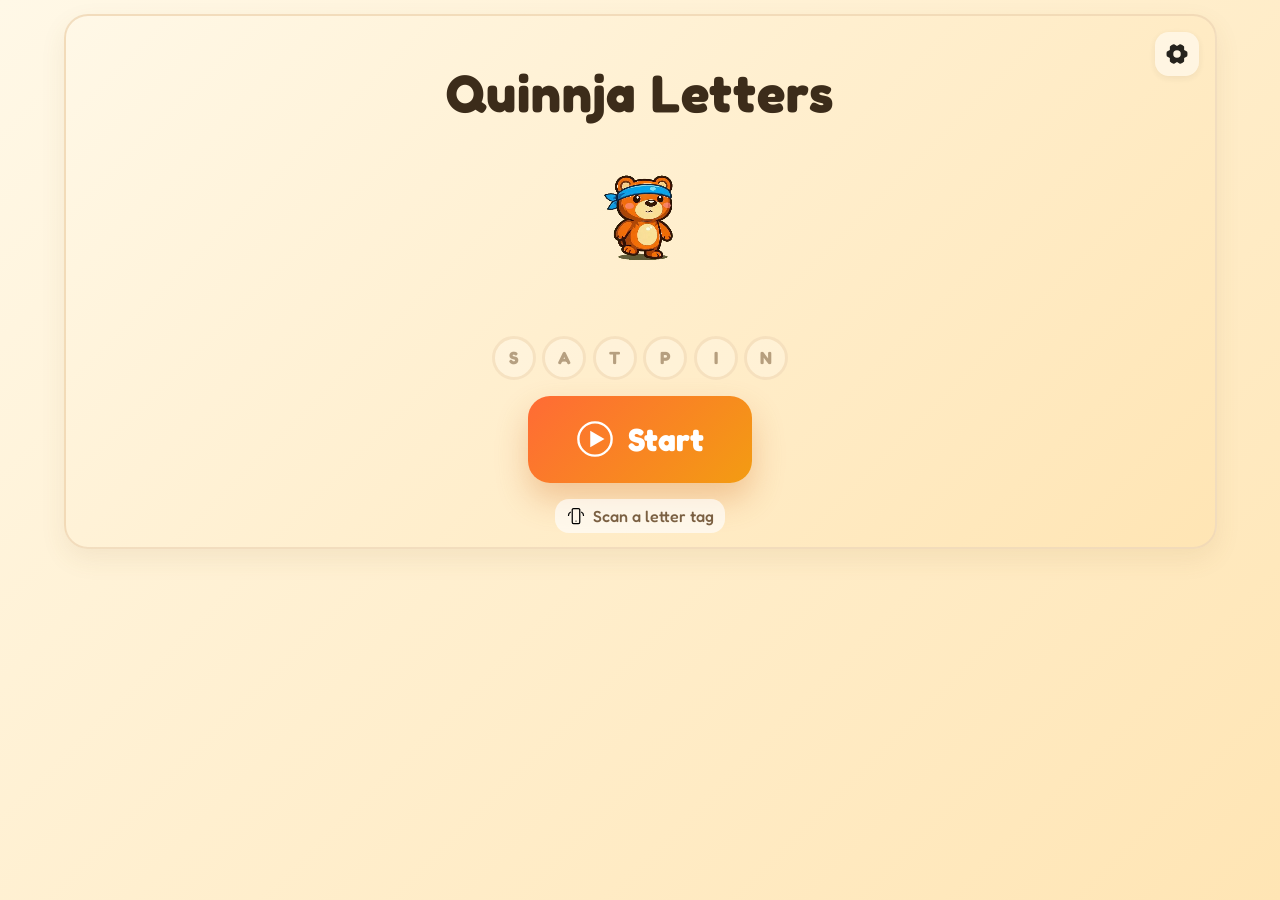
==== index.html @ dab0b483 "UI/UX overhaul: layout fixes, cross-browser robustness, and child psychology improvements - Fix Meet" ====
<!DOCTYPE html>
<html lang="en">
<head>
  <meta charset="UTF-8" />
  <meta name="viewport" content="width=device-width, initial-scale=1.0" />
  <meta name="color-scheme" content="only light" />
  <meta name="supported-color-schemes" content="light" />
  <meta name="theme-color" content="#fff8e7" />
  <title>Quinnja Letters</title>
  <link rel="preconnect" href="https://fonts.googleapis.com" />
  <link rel="preconnect" href="https://fonts.gstatic.com" crossorigin />
  <link href="https://fonts.googleapis.com/css2?family=Fredoka:wght@400;500;600;700&display=swap" rel="stylesheet" />
  <link rel="stylesheet" href="styles.css" />
</head>
<body>
  <div class="app-shell" id="app-shell">
    <div id="stage-status" class="sr-only" aria-live="polite"></div>
    <button id="btn-global-home" class="icon-btn global-home-btn" aria-label="Go to home screen" hidden>
      <img src="assets/icons/home.svg" alt="" />
    </button>

    <section id="stage-home" class="stage active" aria-label="Home">
      <button id="btn-open-settings-home" class="icon-btn settings-launch" aria-label="Open parent settings">
        <img src="assets/icons/gear.svg" alt="" />
      </button>

      <div class="home-wrap">
        <h1 class="home-title">Quinnja Letters</h1>

        <div class="mascot-wrap mascot-idle" id="home-mascot-wrap">
          <!-- AI note: home mascot video swap is intentionally reversible.
               Keep the PNG fallback so rollback is one toggle in app.js. -->
          <video
            id="home-mascot-video"
            class="mascot-home"
            src="assets/processed/idlegreen_alpha_rgb_soft.webm"
            autoplay
            loop
            muted
            playsinline
            preload="none"
            aria-label="Quinnja idle animation"
          ></video>
          <img
            id="home-mascot-fallback"
            src="assets/quinnja.png"
            alt="Quinnja bear mascot"
            class="mascot-home"
            hidden
          />
        </div>

        <div class="active-letters-row" id="home-active-letters" aria-hidden="true" hidden></div>

        <div class="home-progress-dots" id="home-progress-dots" aria-label="Letter progress"></div>

        <button id="btn-start-session" class="start-btn" aria-label="Start session">
          <img src="assets/icons/play.svg" alt="" />
          <span>Start</span>
        </button>

        <div id="nfc-prompt" class="nfc-prompt" hidden>
          <img src="assets/icons/phone-tap.svg" alt="" />
          <span>Scan a letter tag</span>
        </div>
      </div>
    </section>

    <section id="stage-meet" class="stage" aria-label="Meet letter">
      <div class="session-dots" id="session-dots-meet"></div>
      <div class="meet-layout">
        <div class="mascot-wrap mascot-presenting" id="meet-mascot-wrap">
          <!-- AI note: meet mascot video swap is intentionally reversible.
               Keep the PNG fallback so rollback is one toggle in app.js. -->
          <video
            id="meet-mascot-video"
            class="mascot-meet"
            src="assets/processed/greenwaving_alpha_rgb_soft.webm"
            autoplay
            loop
            muted
            playsinline
            preload="none"
            aria-label="Quinnja greeting animation"
          ></video>
          <img
            id="meet-mascot-fallback"
            src="assets/quinnja.png"
            alt="Quinnja bear mascot"
            class="mascot-meet"
            hidden
          />
        </div>
        <div class="meet-letter-pair" aria-live="polite">
          <span class="meet-letter-upper" id="meet-letter-upper">S</span>
          <span class="meet-letter-lower" id="meet-letter-lower">s</span>
        </div>
        <div class="meet-cue" id="meet-cue" hidden></div>
      </div>
      <div class="meet-picture-cue" id="meet-picture-cue" hidden>
        <img id="meet-picture-cue-img" class="meet-picture-cue-img" alt="" />
        <span class="meet-picture-cue-word" id="meet-picture-cue-word"></span>
      </div>
      <div class="meet-actions" id="meet-actions">
        <button id="btn-meet-continue" class="icon-btn meet-go-btn" aria-label="Continue">
          <img src="assets/icons/arrow-right.svg" alt="" />
        </button>
        <button id="btn-meet-replay" class="icon-btn meet-hear-btn" aria-label="Hear again">
          <img src="assets/icons/speaker.svg" alt="" />
        </button>
      </div>
    </section>

    <section id="stage-pick" class="stage" aria-label="Pick letter">
      <div class="session-dots" id="session-dots-pick"></div>
      <div class="pick-layout">
        <div class="pick-top">
          <div class="pick-target-wrap">
            <div class="mascot-wrap mascot-encouraging" id="pick-mascot-wrap">
              <video
                id="pick-mascot-video"
                class="mascot-pick"
                src="assets/processed/tracinggreen_alpha_rgb_soft.webm"
                autoplay
                loop
                muted
                playsinline
                preload="none"
                aria-label="Quinnja encouraging animation"
              ></video>
              <video
                id="pick-wrong-video"
                class="mascot-pick"
                src="assets/processed/wrong.webm"
                muted
                playsinline
                preload="auto"
                hidden
                aria-label="Quinnja wrong answer reaction"
              ></video>
              <img src="assets/quinnja.png" alt="Quinnja bear mascot" class="mascot-pick" hidden id="pick-mascot-fallback" />
            </div>
            <div class="pick-letter" id="pick-target-letter" role="button" tabindex="0" aria-live="polite">S</div>
          </div>
        </div>

        <div class="pick-bottom">
          <div class="pick-prompt" id="pick-prompt" aria-hidden="true"></div>
          <div id="pick-options" class="pick-options" role="group" aria-label="Letter choices"></div>
          <div id="pick-feedback" class="sr-only" aria-live="polite"></div>
        </div>
      </div>
    </section>

    <section id="stage-trace" class="stage" aria-label="Trace letter">
      <div class="session-dots" id="session-dots-trace"></div>
      <div class="trace-stage-layout">
        <div class="trace-header">
          <div class="trace-letter" id="trace-letter" aria-live="polite">S</div>
          <div class="mascot-wrap mascot-encouraging" id="trace-mascot-wrap">
            <!-- AI note: trace mascot video swap is intentionally reversible.
                 Keep the PNG fallback so rollback is one toggle in app.js. -->
            <video
              id="trace-mascot-video"
              class="mascot-trace"
              src="assets/processed/tracinggreen_alpha_rgb_soft.webm"
              autoplay
              loop
              muted
              playsinline
              preload="none"
              aria-label="Quinnja trace coach animation"
            ></video>
            <img
              id="trace-mascot-fallback"
              src="assets/quinnja.png"
              alt="Quinnja bear mascot"
              class="mascot-trace"
              hidden
            />
  
          </div>
        </div>

        <div class="trace-board" id="trace-board">
          <svg id="trace-guide" viewBox="0 0 220 220" aria-hidden="true"></svg>
          <canvas id="trace-canvas" width="220" height="220" role="img" aria-label="Letter tracing canvas"></canvas>
        </div>

        <div class="trace-controls">
          <button id="btn-trace-clear" class="icon-btn action-icon" aria-label="Clear drawing">
            <img src="assets/icons/clear.svg" alt="" />
            <span class="action-label">Clear</span>
          </button>
          <button id="btn-trace-done" class="icon-btn action-icon action-icon-primary" aria-label="Done tracing">
            <img src="assets/icons/done.svg" alt="" />
            <span class="action-label">Done</span>
          </button>
        </div>
      </div>
    </section>

    <section id="stage-celebrate" class="stage" aria-label="Celebrate">
      <div class="session-dots" id="session-dots-celebrate"></div>
      <div class="celebrate-wrap">
        <div class="sparkles" aria-hidden="true">
          <span class="sparkle"></span>
          <span class="sparkle"></span>
          <span class="sparkle"></span>
          <span class="sparkle"></span>
        </div>
        <div class="mascot-wrap mascot-celebrating" id="celebrate-mascot-wrap">
          <!-- AI note: celebrate mascot video swap is intentionally reversible.
               Keep the PNG fallback in place so rollback is one toggle in app.js. -->
          <video
            id="celebrate-mascot-video"
            class="mascot-celebrate"
            src="assets/processed/green_trim_alpha_rgbkey_balanced.webm"
            autoplay
            loop
            muted
            playsinline
            preload="none"
            aria-label="Quinnja celebrating animation"
          ></video>
          <img
            id="celebrate-mascot-fallback"
            src="assets/quinnja.png"
            alt="Quinnja bear mascot"
            class="mascot-celebrate"
            hidden
          />

        </div>
        <div class="celebrate-letter-pair">
          <img class="celebrate-traced-img" id="celebrate-traced-img" alt="Your traced letter" hidden />
          <span class="celebrate-letter-main" id="celebrate-letter-main">S</span>
          <span class="celebrate-letter-side" id="celebrate-letter-side">s</span>
        </div>
        <button id="btn-celebrate-next" class="icon-btn celebrate-next-btn" aria-label="Next letter">
          <img src="assets/icons/arrow-right.svg" alt="" />
        </button>
      </div>
    </section>

    <section id="stage-complete" class="stage" aria-label="Session complete">
      <button id="btn-open-settings-complete" class="icon-btn settings-launch" aria-label="Open parent settings">
        <img src="assets/icons/gear.svg" alt="" />
      </button>

      <div class="complete-wrap">
        <div class="mascot-wrap mascot-celebrating" id="complete-mascot-wrap">
          <video
            id="complete-mascot-video"
            class="mascot-celebrate"
            src="assets/processed/completegreen_alpha_rgb_balanced.webm"
            autoplay
            loop
            muted
            playsinline
            preload="none"
            aria-label="Quinnja session complete animation"
          ></video>
          <img
            id="complete-mascot-fallback"
            src="assets/quinnja.png"
            alt="Quinnja bear mascot"
            class="mascot-celebrate"
            hidden
          />
        </div>

        <div id="complete-letters" class="complete-letters" aria-label="Letters practised"></div>

        <div class="complete-actions">
          <button id="btn-replay" class="icon-btn complete-btn" aria-label="Replay session">
            <img src="assets/icons/replay.svg" alt="" />
          </button>
          <button id="btn-home" class="icon-btn complete-btn" aria-label="Go to home screen">
            <img src="assets/icons/home.svg" alt="" />
          </button>
        </div>
      </div>
    </section>

    <section id="stage-settings" class="stage" aria-label="Parent settings">
      <div class="settings-card">
        <h2>Parent Settings</h2>

        <label class="settings-label" for="setting-child-name">Child name</label>
        <input id="setting-child-name" class="settings-input" type="text" maxlength="30" />

        <fieldset class="settings-group">
          <legend>Active letters</legend>
          <div id="settings-letter-toggles" class="letter-toggle-grid"></div>
        </fieldset>

        <fieldset class="settings-group">
          <legend>Display case</legend>
          <label><input name="display-case" type="radio" value="uppercase" /> Uppercase</label>
          <label><input name="display-case" type="radio" value="lowercase" /> Lowercase</label>
          <label><input name="display-case" type="radio" value="both" /> Both</label>

          <div class="settings-subgroup">
            <span class="settings-label">Trace practice case</span>
            <label><input name="trace-case" type="radio" value="uppercase" /> Uppercase only (recommended)</label>
            <label><input name="trace-case" type="radio" value="lowercase" /> Lowercase only</label>
            <label><input name="trace-case" type="radio" value="alternate" /> Alternate each session</label>
          </div>
        </fieldset>

        <fieldset class="settings-group">
          <legend>Audio</legend>
          <label><input id="setting-audio" type="checkbox" /> Speech and voice audio</label>
          <label><input id="setting-sound-effects" type="checkbox" /> Sound effects (chimes, tones)</label>
        </fieldset>

        <fieldset class="settings-group">
          <legend>Other</legend>
          <label><input id="setting-guide-default" type="checkbox" /> Formation guide default on</label>
          <label><input id="setting-nfc-mode" type="checkbox" /> NFC mode</label>
        </fieldset>

        <div class="settings-progress" id="settings-progress"></div>

        <div class="settings-actions">
          <button id="btn-reset-progress" class="settings-btn settings-btn-secondary" type="button">Reset progress</button>
          <button id="btn-save-settings" class="settings-btn settings-btn-primary" type="button">Save &amp; Close</button>
        </div>

        <p id="settings-message" class="settings-message" aria-live="polite"></p>
      </div>
    </section>

    <div id="confirm-overlay" class="confirm-overlay" hidden>
      <div class="confirm-card">
        <p class="confirm-text">Go back to Home?</p>
        <div class="confirm-actions">
          <button id="btn-confirm-stay" class="icon-btn confirm-btn" aria-label="Stay here">
            <span class="confirm-x">&times;</span>
          </button>
          <button id="btn-confirm-leave" class="icon-btn confirm-btn confirm-btn-yes" aria-label="Go home">
            <img src="assets/icons/home.svg" alt="" />
          </button>
        </div>
      </div>
    </div>
  </div>

  <script src="data.js"></script>
  <script src="audio.js"></script>
  <script src="nfc.js"></script>
  <script src="app.js"></script>
</body>
</html>
---- styles.css ----
:root {
  color-scheme: only light;
  --cream: #fff8e7;
  --peach: #ffe5b4;
  --text: #3c2c1a;
  --muted: #7b6042;
  --border: #efd8b7;
  --accent: #ff6b35;
  --accent-2: #f39c12;
  --guide-blue: #1565c0;
  --guide-path: #c8beb0;
}

* {
  box-sizing: border-box;
}

html,
body {
  margin: 0;
  height: 100%;
}

body {
  font-family: "Fredoka", "Segoe UI", sans-serif;
  color: var(--text);
  background: linear-gradient(135deg, var(--cream) 0%, var(--peach) 100%);
}

input,
select,
textarea {
  color-scheme: light;
}

.app-shell {
  max-width: 1180px;
  margin: 0 auto;
  min-height: 100vh;
  min-height: 100dvh;
  padding: clamp(0.7rem, 1.5vh, 1.1rem);
  position: relative;
}

.stage {
  display: none;
  min-height: 0;
  max-height: calc(100vh - 1.6rem);
  max-height: calc(100dvh - 1.6rem);
  overflow: hidden;
  border-radius: 24px;
  padding: clamp(2.8rem, 5vh, 3.2rem) clamp(0.9rem, 1.6vh, 1.3rem) clamp(0.9rem, 1.6vh, 1.3rem);
  position: relative;
  border: 2px solid rgba(239, 216, 183, 0.82);
  box-shadow: 0 10px 26px rgba(129, 95, 46, 0.09);
  background: linear-gradient(135deg, var(--cream) 0%, var(--peach) 100%);
  opacity: 0;
  transition: opacity 0.25s ease;
}

.stage.active {
  display: grid;
  animation: stageEnter 0.45s ease;
  opacity: 1;
}

.sr-only {
  position: absolute;
  width: 1px;
  height: 1px;
  padding: 0;
  margin: -1px;
  overflow: hidden;
  clip: rect(0, 0, 0, 0);
  border: 0;
}

.icon-btn {
  border: none;
  border-radius: 14px;
  background: #fff5e6;
  min-width: 64px;
  min-height: 64px;
  display: inline-flex;
  align-items: center;
  justify-content: center;
  cursor: pointer;
  transition: transform 0.14s ease, box-shadow 0.2s ease;
}

.icon-btn[hidden] {
  display: none;
}

.icon-btn img {
  width: 30px;
  height: 30px;
}

.icon-btn:active,
.pick-option:active,
.start-btn:active {
  transform: scale(0.96);
}

.icon-btn:focus-visible,
.start-btn:focus-visible,
.pick-option:focus-visible,
.settings-btn:focus-visible,
.settings-input:focus-visible {
  outline: 3px solid #3a8fb7;
  outline-offset: 2px;
}

.settings-launch {
  position: absolute;
  top: 16px;
  right: 16px;
  z-index: 6;
  min-width: 44px;
  min-height: 44px;
  opacity: 0.85;
  background: rgba(255, 255, 255, 0.6);
  border-radius: 14px;
  box-shadow: 0 2px 8px rgba(0, 0, 0, 0.08);
  padding: 8px;
}

.settings-launch img {
  width: 24px;
  height: 24px;
  filter: sepia(0.4) saturate(0.8) brightness(0.55);
}

.global-home-btn {
  position: absolute;
  top: 16px;
  left: 16px;
  z-index: 6;
  min-width: 44px;
  min-height: 44px;
  opacity: 0.85;
  background: rgba(255, 255, 255, 0.6);
  border-radius: 14px;
  box-shadow: 0 2px 8px rgba(0, 0, 0, 0.08);
  padding: 8px;
}

.global-home-btn img {
  width: 24px;
  height: 24px;
  filter: sepia(0.4) saturate(0.8) brightness(0.55);
}

.home-wrap {
  width: min(860px, 100%);
  margin: auto;
  display: grid;
  justify-items: center;
  gap: clamp(0.55rem, 1.8vh, 1rem);
}

.home-title {
  margin: 0;
  font-size: clamp(2.1rem, 6vw, 3.3rem);
  letter-spacing: 0.02em;
}

.mascot-wrap {
  position: relative;
  display: inline-block;
  transition: transform 0.25s ease;
}

.mascot-home {
  height: clamp(140px, 18vh, 160px);
  width: auto;
}

.mascot-meet {
  height: clamp(110px, 15vh, 140px);
  width: auto;
}

.mascot-pick {
  height: clamp(90px, 12vh, 110px);
  width: auto;
}

.mascot-trace {
  height: clamp(52px, 7vh, 66px);
  width: auto;
}

.mascot-celebrate {
  height: clamp(140px, 18vh, 160px);
  width: auto;
}

/* --- Celebration star particles --- */
.mascot-celebrating::before,
.mascot-celebrating::after {
  content: "\2605";
  position: absolute;
  font-size: 0.9rem;
  pointer-events: none;
  z-index: 1;
}

.mascot-celebrating::before {
  top: 2%;
  left: -8%;
  color: var(--accent);
  animation: celebrateStar 1.4s ease-in-out infinite;
}

.mascot-celebrating::after {
  top: 6%;
  right: -8%;
  color: var(--accent-2);
  animation: celebrateStar 1.4s ease-in-out 0.5s infinite;
}

/* --- Trace stage peeking tilt --- */
#trace-mascot-wrap.mascot-encouraging {
  animation: traceEncouraging 2.5s ease-in-out infinite;
}

.active-letters-row {
  display: flex;
  gap: 0.55rem;
  flex-wrap: wrap;
  justify-content: center;
}

.letter-bubble {
  min-width: 46px;
  min-height: 46px;
  border-radius: 999px;
  display: grid;
  place-items: center;
  border: 2px solid rgba(255, 255, 255, 0.6);
  box-shadow: 0 4px 10px rgba(94, 69, 34, 0.08);
  font-size: 1.3rem;
  font-weight: 700;
}

.start-btn {
  border: none;
  border-radius: 22px;
  padding: 24px 48px;
  background: linear-gradient(135deg, #ff6b35 0%, #f39c12 100%);
  color: #ffffff;
  font-family: inherit;
  font-size: clamp(1.5rem, 3vw, 2rem);
  font-weight: 700;
  box-shadow: 0 16px 32px rgba(210, 113, 36, 0.32);
  display: inline-flex;
  align-items: center;
  gap: 0.9rem;
  cursor: pointer;
  transition: transform 0.14s ease, box-shadow 0.2s ease;
}

.start-btn img {
  width: 38px;
  height: 38px;
  filter: brightness(0) invert(1);
}

.nfc-prompt {
  display: inline-flex;
  align-items: center;
  gap: 0.45rem;
  color: var(--muted);
  font-weight: 500;
  background: rgba(255, 255, 255, 0.65);
  padding: 0.45rem 0.7rem;
  border-radius: 14px;
}

.nfc-prompt img {
  width: 20px;
  height: 20px;
}

#stage-meet {
  align-items: center;
  justify-items: center;
  min-height: calc(100vh - 2.4rem);
  min-height: calc(100dvh - 2.4rem);
  position: relative;
}

.meet-layout {
  width: min(980px, 100%);
  margin: auto;
  display: flex;
  flex-direction: column;
  align-items: center;
  position: relative;
}

.meet-layout .mascot-wrap {
  position: absolute;
  left: clamp(0.5rem, 3vw, 2rem);
  top: 50%;
  transform: translateY(-50%);
}

.meet-letter-pair {
  display: flex;
  align-items: flex-end;
  justify-content: center;
  gap: 1.1rem;
}

.meet-letter-upper {
  font-size: clamp(110px, 18vh, 180px);
  line-height: 0.9;
  font-weight: 700;
}

.meet-letter-lower {
  font-size: clamp(64px, 10vh, 90px);
  line-height: 0.9;
  font-weight: 600;
  opacity: 0.84;
}

#stage-pick {
  align-items: stretch;
  min-height: calc(100vh - 2.4rem);
  min-height: calc(100dvh - 2.4rem);
}

.pick-layout {
  display: grid;
  grid-template-rows: auto 1fr;
  gap: clamp(0.8rem, 2vh, 1.4rem);
}

.pick-top {
  display: grid;
  justify-items: center;
}

.pick-target-wrap {
  width: min(900px, 100%);
  display: flex;
  align-items: center;
  justify-content: center;
  gap: 1rem;
}

.pick-letter {
  font-size: clamp(88px, 14vh, 140px);
  line-height: 0.92;
  font-weight: 700;
  cursor: pointer;
  transition: transform 0.12s ease;
}

.pick-letter:active {
  transform: scale(0.94);
}

.pick-bottom {
  display: grid;
  align-content: start;
}

.pick-prompt {
  text-align: center;
  font-size: clamp(1.1rem, 2.5vw, 1.4rem);
  font-weight: 600;
  color: var(--muted);
  padding: 0.2rem 0;
}

.pick-options {
  display: grid;
  grid-template-columns: repeat(3, minmax(0, 1fr));
  gap: clamp(12px, 2vw, 20px);
}

.pick-option {
  min-height: clamp(100px, 14vh, 140px);
  border: 2px solid var(--border);
  border-radius: 18px;
  background: rgba(255, 255, 255, 0.94);
  font-family: inherit;
  font-size: clamp(3rem, 7vw, 3.5rem);
  font-weight: 700;
  color: var(--text);
  cursor: pointer;
  transition: transform 0.14s ease, opacity 0.2s ease;
}

.pick-option.is-correct {
  animation: flashCorrect 0.8s ease;
  background: #c8e6c9;
  border-color: #89c88b;
}

.pick-option.is-wrong {
  animation: flashWrong 0.5s ease;
  background: #ffcdd2;
  border-color: #e68b96;
}

.pick-option:disabled {
  opacity: 0.4;
  cursor: default;
}

#stage-trace {
  align-items: stretch;
}

.trace-stage-layout {
  height: auto;
  max-height: calc(100vh - 2.4rem);
  max-height: calc(100dvh - 2.4rem);
  display: grid;
  grid-template-rows: auto 1fr auto;
  align-content: center;
  gap: clamp(0.35rem, 0.8vh, 0.6rem);
  justify-items: center;
}

.trace-header {
  display: grid;
  grid-auto-flow: column;
  justify-content: center;
  align-items: center;
  gap: 0.55rem;
  padding: 0.15rem 0;
}

#trace-mascot-wrap {
  position: static;
  opacity: 0.86;
}

.trace-letter {
  font-size: clamp(112px, 17vh, 172px);
  line-height: 0.86;
  font-weight: 700;
  color: #4a3928;
  padding: 0 0.3rem;
}

.trace-board {
  position: relative;
  width: min(64vw, calc(100vh - 340px));
  width: min(64vw, calc(100dvh - 340px));
  max-width: 520px;
  max-height: 100%;
  aspect-ratio: 1 / 1;
  margin: 0 auto;
  border-radius: 20px;
  border: 3px dashed #d4bf98;
  background: rgba(255, 253, 248, 0.94);
  overflow: hidden;
}

#trace-guide,
#trace-canvas {
  position: absolute;
  inset: 0;
  width: 100%;
  height: 100%;
}

#trace-canvas {
  touch-action: none;
}

.trace-controls {
  display: flex;
  justify-content: center;
  align-items: center;
  gap: 1.2rem;
  padding: 0.2rem 0;
}

.action-icon {
  min-width: 96px;
  min-height: 96px;
  display: grid;
  justify-items: center;
  align-content: center;
  gap: 0.22rem;
  padding: 0.45rem 0.55rem;
}

.action-label {
  font-size: 1.02rem;
  font-weight: 700;
  line-height: 1;
}

.action-icon-primary {
  background: linear-gradient(135deg, #ff6b35 0%, #f39c12 100%);
}

.action-icon-primary img {
  filter: brightness(0) invert(1);
  width: 40px;
  height: 40px;
}

.action-icon-primary .action-label {
  color: #ffffff;
}

.action-icon-go {
  background: linear-gradient(135deg, #43a047 0%, #66bb6a 100%);
}

.action-icon-go img {
  filter: brightness(0) invert(1);
}

.action-icon-go .action-label {
  color: #ffffff;
}

.pick-sound-icon {
  width: 48px;
  height: 48px;
  opacity: 0.7;
}

#stage-celebrate {
  place-items: center;
}

.celebrate-wrap {
  display: grid;
  justify-items: center;
  gap: 0.4rem;
  position: relative;
}

.celebrate-letter-pair {
  display: flex;
  align-items: flex-end;
  gap: 1rem;
}

.celebrate-traced-img {
  width: clamp(80px, 12vh, 120px);
  height: clamp(80px, 12vh, 120px);
  object-fit: contain;
  border-radius: 12px;
  background: rgba(255,255,255,0.6);
  box-shadow: 0 2px 10px rgba(0,0,0,0.08);
  padding: 6px;
  animation: traced-pop 0.4s ease-out;
}

@keyframes traced-pop {
  0%   { transform: scale(0.5); opacity: 0; }
  60%  { transform: scale(1.08); }
  100% { transform: scale(1); opacity: 1; }
}

.celebrate-letter-main {
  font-size: clamp(92px, 14vh, 144px);
  font-weight: 700;
  line-height: 0.9;
}

.celebrate-letter-side {
  font-size: clamp(64px, 10vh, 96px);
  font-weight: 600;
  line-height: 0.9;
  opacity: 0.84;
}

.celebrate-next-btn {
  margin-top: 0.6rem;
  min-width: 110px;
  min-height: 110px;
  background: linear-gradient(135deg, #43a047 0%, #66bb6a 100%);
  box-shadow: 0 12px 28px rgba(67, 160, 71, 0.35);
  opacity: 0;
  animation: fadeInUp 0.5s ease 1s forwards, attentionPulse 1.2s ease-in-out 1.5s infinite;
}

.celebrate-next-btn img {
  width: 48px;
  height: 48px;
  filter: brightness(0) invert(1);
}

.sparkles {
  position: absolute;
  inset: -30px 0 auto;
  display: flex;
  justify-content: center;
  gap: 1.1rem;
}

.sparkle {
  width: 12px;
  height: 12px;
  background: #f3c04d;
  clip-path: polygon(50% 0, 62% 38%, 100% 50%, 62% 62%, 50% 100%, 38% 62%, 0 50%, 38% 38%);
  animation: sparkleFloat 1.8s ease-in-out infinite;
}

.sparkle:nth-child(2) {
  animation-delay: 0.25s;
}

.sparkle:nth-child(3) {
  animation-delay: 0.5s;
}

.sparkle:nth-child(4) {
  animation-delay: 0.75s;
}

#stage-complete {
  align-items: center;
  min-height: calc(100vh - 2.4rem);
  min-height: calc(100dvh - 2.4rem);
}

.complete-wrap {
  width: min(860px, 100%);
  margin: 0 auto;
  display: grid;
  justify-items: center;
  gap: 0.75rem;
}

.complete-letters {
  display: flex;
  flex-wrap: wrap;
  justify-content: center;
  gap: 0.45rem;
}

.complete-chip {
  min-width: 60px;
  min-height: 60px;
  border-radius: 18px;
  background: linear-gradient(135deg, #e8f5e9 0%, #c8e6c9 100%);
  border: 3px solid #6abf73;
  display: grid;
  place-items: center;
  position: relative;
  font-size: 1.7rem;
  font-weight: 700;
  color: var(--text);
  box-shadow: 0 4px 12px rgba(106, 191, 115, 0.25);
}

.complete-chip img {
  position: absolute;
  width: 22px;
  height: 22px;
  right: -4px;
  bottom: -4px;
  background: white;
  border-radius: 50%;
  padding: 2px;
}

.complete-actions {
  display: flex;
  gap: 0.8rem;
}

.complete-btn {
  min-width: 110px;
  min-height: 110px;
  border-radius: 22px;
}

#btn-replay {
  background: linear-gradient(135deg, #ff6b35 0%, #f39c12 100%);
  box-shadow: 0 12px 28px rgba(255, 107, 53, 0.35);
}

#btn-replay img {
  width: 44px;
  height: 44px;
  filter: brightness(0) invert(1);
}

#btn-home {
  background: linear-gradient(135deg, #43a047 0%, #66bb6a 100%);
  box-shadow: 0 12px 28px rgba(67, 160, 71, 0.35);
}

#btn-home img {
  width: 44px;
  height: 44px;
  filter: brightness(0) invert(1);
}

#stage-settings {
  align-content: start;
  overflow: auto;
}

.settings-card {
  background: rgba(255, 255, 255, 0.95);
  border: 2px solid var(--border);
  border-radius: 20px;
  padding: 1rem;
  width: min(900px, 100%);
  margin: 0 auto;
  display: grid;
  gap: 0.65rem;
}

.settings-card h2 {
  margin: 0;
}

.settings-group {
  border: 2px solid #eddcc0;
  border-radius: 14px;
  padding: 0.6rem;
  margin: 0;
  display: grid;
  gap: 0.4rem;
}

.settings-group legend {
  padding: 0 0.35rem;
  font-weight: 600;
}

.settings-subgroup {
  margin-top: 0.45rem;
  padding-top: 0.45rem;
  border-top: 1px dashed #e2cfab;
  display: grid;
  gap: 0.25rem;
}

.settings-label {
  font-weight: 600;
}

.settings-input {
  min-height: 44px;
  border-radius: 12px;
  border: 2px solid #e4d0ae;
  padding: 0.5rem 0.65rem;
  font: inherit;
}

.letter-toggle-grid {
  display: grid;
  grid-template-columns: repeat(auto-fit, minmax(90px, 1fr));
  gap: 0.4rem;
}

.settings-progress {
  border-radius: 12px;
  background: rgba(255, 248, 231, 0.8);
  border: 2px solid #eddcc0;
  padding: 0.55rem 0.65rem;
  color: var(--muted);
}

.settings-actions {
  display: flex;
  justify-content: flex-end;
  gap: 0.5rem;
  flex-wrap: wrap;
}

.settings-btn {
  min-height: 50px;
  border: none;
  border-radius: 14px;
  padding: 0.6rem 1rem;
  font: inherit;
  font-weight: 600;
  cursor: pointer;
}

.settings-btn-primary {
  background: linear-gradient(135deg, #ff6b35 0%, #f39c12 100%);
  color: #fff;
}

.settings-btn-secondary {
  background: #eadcc1;
  color: var(--text);
}

.settings-message {
  min-height: 1.4rem;
  margin: 0;
  color: var(--muted);
}

.settings-message.error {
  color: #a03f3f;
}

.settings-message.ok {
  color: #2a6a2f;
}

.guide-anim-path {
  fill: none;
  stroke: #ff7f2a;
  stroke-width: 10;
  stroke-linecap: round;
  stroke-linejoin: round;
}

.guide-line {
  stroke: #6d5b4b;
  stroke-opacity: 0.12;
  stroke-width: 1.5;
  stroke-dasharray: 5 5;
}

.guide-arrow {
  stroke: var(--guide-blue);
  stroke-width: 3;
}

.guide-number {
  fill: var(--guide-blue);
  font-size: 24px;
  font-weight: 700;
}

.guide-start-dot {
  fill: #ff7f2a;
  animation: startPulse 1.5s ease-in-out infinite;
}

.guide-optional-dot {
  fill: #7c6f61;
}

.guide-start-halo {
  fill: rgba(255, 127, 42, 0.2);
  animation: startPulse 1.5s ease-in-out infinite;
}

.meet-cue {
  grid-column: 1 / -1;
  text-align: center;
  font-size: 1.3rem;
  font-weight: 500;
  color: var(--muted);
  padding: 0.2rem 0;
}

.meet-picture-cue {
  display: flex;
  flex-direction: column;
  align-items: center;
  gap: 0.5rem;
  animation: fadeInUp 0.4s ease;
  cursor: pointer;
}

.meet-picture-cue[hidden] {
  display: none;
}

.meet-picture-cue-img {
  height: clamp(90px, 14vh, 140px);
  width: auto;
  border-radius: 20px;
  object-fit: contain;
}

.meet-picture-cue-word {
  font-size: clamp(1.1rem, 2.5vw, 1.5rem);
  font-weight: 700;
  color: var(--muted);
  letter-spacing: 0.04em;
  text-transform: lowercase;
}

.meet-actions {
  visibility: hidden;
  opacity: 0;
  transition: opacity 0.35s ease, visibility 0.35s ease;
  display: flex;
  justify-content: center;
  align-items: center;
  margin-top: 0.5rem;
}

.meet-actions > * + * {
  margin-left: 0.8rem;
}

.meet-actions-visible {
  visibility: visible;
  opacity: 1;
}

.meet-actions[hidden] {
  display: none;
}

.meet-go-btn {
  min-width: 120px;
  min-height: 120px;
  background: linear-gradient(135deg, #43a047 0%, #66bb6a 100%);
  box-shadow: 0 12px 28px rgba(67, 160, 71, 0.35);
  animation: attentionPulse 1.2s ease-in-out infinite;
}

.meet-go-btn img {
  width: 52px;
  height: 52px;
  filter: brightness(0) invert(1);
}

.meet-hear-btn {
  min-width: 56px;
  min-height: 56px;
  opacity: 0.6;
}

.meet-hear-btn img {
  width: 24px;
  height: 24px;
}

.trace-done-disabled {
  opacity: 0.35;
  cursor: default;
}

.action-icon-primary:not(.trace-done-disabled) {
  animation: attentionPulse 1.4s ease-in-out infinite;
  box-shadow: 0 8px 22px rgba(255, 107, 53, 0.35);
}

.home-progress-dots {
  display: flex;
  gap: 0.4rem;
  flex-wrap: wrap;
  justify-content: center;
}

.progress-dot {
  width: 44px;
  height: 44px;
  border-radius: 50%;
  display: grid;
  place-items: center;
  font-size: 1.1rem;
  font-weight: 700;
  border: 3px solid var(--border);
  background: rgba(255, 255, 255, 0.45);
  color: var(--muted);
  opacity: 0.55;
  transition: all 0.3s ease;
}

.progress-dot-filled {
  background: #c8e6c9;
  border-color: #6abf73;
  color: var(--text);
  opacity: 1;
  transform: scale(1.08);
  box-shadow: 0 3px 10px rgba(106, 191, 115, 0.3);
}

.confirm-overlay {
  position: fixed;
  inset: 0;
  background: rgba(60, 44, 26, 0.45);
  display: grid;
  place-items: center;
  z-index: 100;
}

.confirm-overlay[hidden] {
  display: none;
}

.confirm-card {
  background: #fffaf0;
  border-radius: 24px;
  padding: 1.5rem 2rem;
  text-align: center;
  box-shadow: 0 12px 30px rgba(60, 44, 26, 0.2);
}

.confirm-text {
  font-size: 1.4rem;
  font-weight: 600;
  margin: 0 0 1rem;
}

.confirm-actions {
  display: flex;
  gap: 1.2rem;
  justify-content: center;
}

.confirm-btn {
  min-width: 80px;
  min-height: 80px;
}

.confirm-btn-yes {
  background: linear-gradient(135deg, #ff6b35 0%, #f39c12 100%);
}

.confirm-btn-yes img {
  filter: brightness(0) invert(1);
}

.confirm-x {
  font-size: 2.2rem;
  font-weight: 700;
  line-height: 1;
  color: var(--muted);
}

.mascot-idle {
  animation: breathe 3s ease-in-out infinite;
}

.mascot-presenting {
  animation: presenting 1.2s ease-in-out infinite;
}

.mascot-encouraging {
  animation: encouraging 1.8s ease-in-out infinite;
}

.mascot-celebrating {
  animation: celebrating 0.8s ease-in-out infinite;
}

.mascot-tryagain {
  animation: tryAgainShake 0.45s ease;
}

@keyframes breathe {
  0%, 100% { transform: translateY(0) scale(1) rotate(0deg); }
  30% { transform: translateY(-4px) scale(1.02) rotate(1.5deg); }
  70% { transform: translateY(-2px) scale(1.01) rotate(-1.5deg); }
}

@keyframes presenting {
  0%,
  100% { transform: translateY(0) scale(1.04); }
  50% { transform: translateY(-7px) scale(1.08); }
}

@keyframes encouraging {
  0%,
  100% { transform: rotate(0deg) scale(1); }
  50% { transform: rotate(-3deg) scale(1.04); }
}

@keyframes celebrating {
  0%,
  100% { transform: translateY(0) scale(1.05); }
  50% { transform: translateY(-10px) scale(1.13); }
}

@keyframes tryAgainShake {
  0%,
  100% { transform: translateX(0); }
  25% { transform: translateX(-6px); }
  75% { transform: translateX(6px); }
}

@keyframes bubbleFloat {
  0%, 100% { transform: translateY(0); }
  50% { transform: translateY(-3px); }
}

@keyframes celebrateStar {
  0% { opacity: 0; transform: translateY(0) scale(0.6); }
  50% { opacity: 1; transform: translateY(-10px) scale(1.1); }
  100% { opacity: 0; transform: translateY(-18px) scale(0.6); }
}

@keyframes traceEncouraging {
  0%, 100% { transform: rotate(0deg) scale(1); }
  50% { transform: rotate(-4deg) scale(1.03); }
}

@keyframes sparkleFloat {
  0%,
  100% { transform: translateY(0) scale(1); opacity: 0.9; }
  50% { transform: translateY(-8px) scale(1.2); opacity: 0.5; }
}

@keyframes startPulse {
  0%,
  100% { transform: scale(1); }
  50% { transform: scale(1.18); }
}

@keyframes attentionPulse {
  0%,
  100% { transform: scale(1); }
  50% { transform: scale(1.09); }
}

@keyframes flashCorrect {
  0% { background: rgba(255, 255, 255, 0.94); transform: scale(1); }
  40% { background: #c8e6c9; transform: scale(1.12); }
  100% { background: #c8e6c9; transform: scale(1); }
}

@keyframes flashWrong {
  0% { background: rgba(255, 255, 255, 0.94); transform: translateX(0); }
  20% { background: #ffcdd2; transform: translateX(-4px); }
  40% { background: #ffcdd2; transform: translateX(4px); }
  60% { background: #ffcdd2; transform: translateX(-2px); }
  80% { background: #ffcdd2; transform: translateX(2px); }
  100% { background: #ffcdd2; transform: translateX(0); }
}

@keyframes stageEnter {
  from {
    opacity: 0;
    transform: translateY(8px) scale(0.97);
  }
  to {
    opacity: 1;
    transform: translateY(0) scale(1);
  }
}

@keyframes fadeInUp {
  from {
    opacity: 0;
    transform: translateY(10px);
  }
  to {
    opacity: 1;
    transform: translateY(0);
  }
}

@media (max-width: 980px) {
  .pick-options {
    grid-template-columns: repeat(3, minmax(0, 1fr));
  }

  .pick-option {
    min-height: clamp(90px, 12vh, 120px);
  }

  .meet-layout .mascot-wrap {
    left: clamp(0.3rem, 2vw, 1rem);
  }

  .trace-board {
    width: min(68vw, calc(100vh - 340px));
    width: min(68vw, calc(100dvh - 340px));
    max-width: 460px;
  }
}

@media (max-width: 760px) {
  #stage-celebrate {
    place-items: start center;
    overflow-y: auto;
    -webkit-overflow-scrolling: touch;
    padding-top: 0.75rem;
    padding-bottom: 1rem;
  }

  #stage-celebrate .mascot-celebrate {
    height: clamp(108px, 14vh, 128px);
  }

  .celebrate-wrap {
    width: min(100%, 520px);
    gap: 0.3rem;
  }

  .celebrate-traced-img {
    width: clamp(64px, 10vh, 92px);
    height: clamp(64px, 10vh, 92px);
  }

  .celebrate-letter-main {
    font-size: clamp(74px, 12vh, 116px);
  }

  .celebrate-letter-side {
    font-size: clamp(50px, 8vh, 72px);
  }

  .celebrate-next-btn {
    min-width: 92px;
    min-height: 92px;
    margin-top: 0.4rem;
  }

  .celebrate-next-btn img {
    width: 40px;
    height: 40px;
  }

  .settings-actions {
    justify-content: stretch;
  }

  .settings-btn {
    width: 100%;
  }

  .complete-btn,
  .action-icon,
  .icon-btn {
    min-width: 68px;
    min-height: 68px;
  }

  .pick-target-wrap {
    flex-direction: column;
    gap: 0.35rem;
  }

  .start-btn {
    padding: 20px 34px;
  }
}

.session-dots {
  display: flex;
  justify-content: center;
  gap: 14px;
  padding: 6px 0;
  position: absolute;
  top: clamp(0.5rem, 1.2vh, 0.9rem);
  left: 0;
  right: 0;
  z-index: 5;
  pointer-events: none;
}

.session-dot {
  width: 28px;
  height: 28px;
  flex-shrink: 0;
  transition: fill 0.4s ease, opacity 0.3s ease, transform 0.3s ease;
  fill: #ccc;
  opacity: 0.3;
}

.session-dot-done {
  opacity: 1;
  filter: drop-shadow(0 1px 2px rgba(0,0,0,0.15));
}

.session-dot-current {
  opacity: 1;
  transform: scale(1.4);
  filter: drop-shadow(0 2px 4px rgba(0,0,0,0.2));
  animation: dotPulse 1.4s ease-in-out infinite;
}

.session-dot-upcoming {
  opacity: 0.4;
  fill: #c9b49a;
}

.session-dot-upcoming circle,
.session-dot-upcoming path {
  stroke: rgba(0, 0, 0, 0.45);
  stroke-width: 1.1;
}

@keyframes dotPulse {
  0%, 100% { transform: scale(1.3); opacity: 1; }
  50% { transform: scale(1.5); opacity: 0.65; }
}
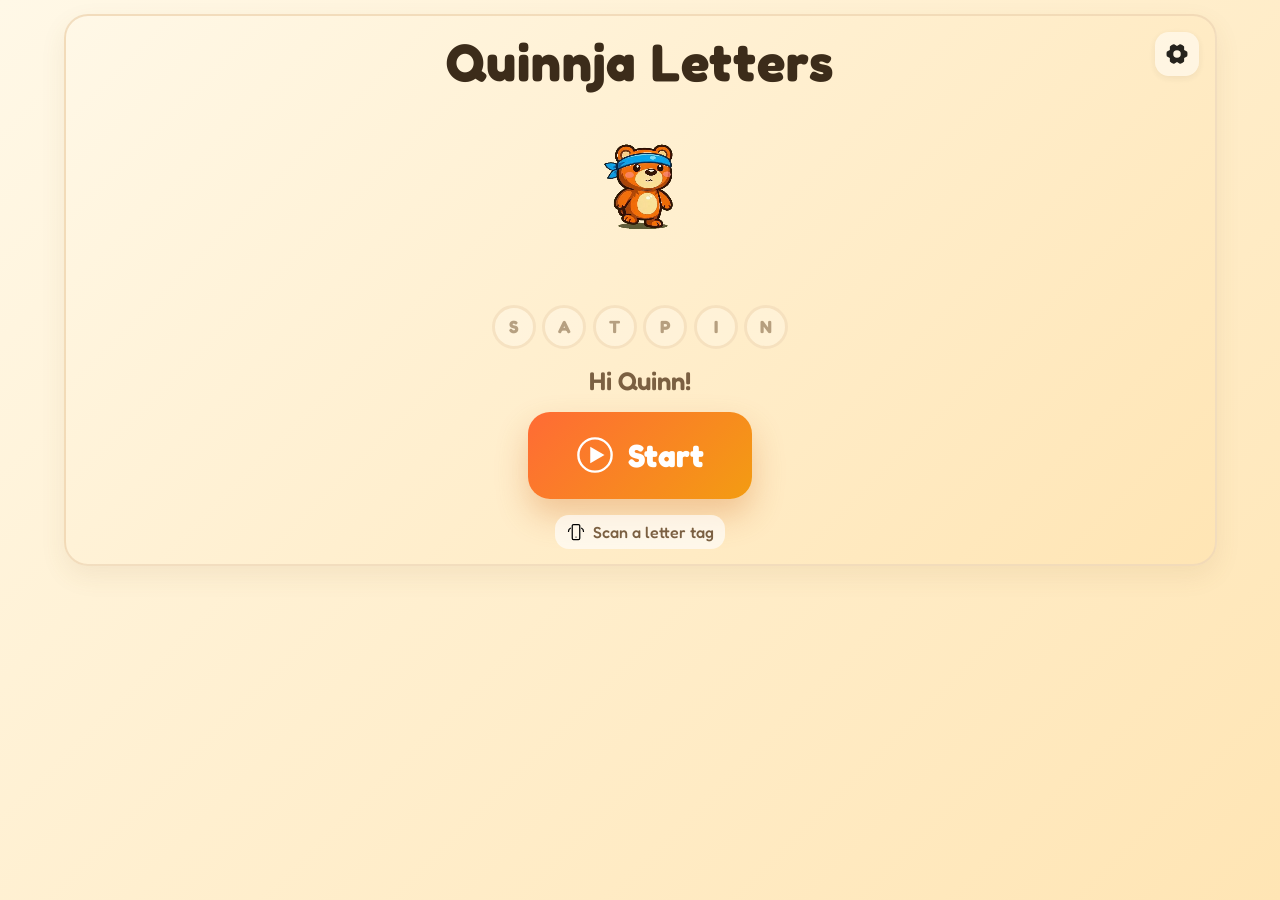
==== commit dcb9c8ea: "Update Quinnja Letters R2 - latest local changes" ====
--- a/index.html
+++ b/index.html
@@ -53,6 +53,8 @@
         <div class="active-letters-row" id="home-active-letters" aria-hidden="true" hidden></div>
 
         <div class="home-progress-dots" id="home-progress-dots" aria-label="Letter progress"></div>
+
+        <div id="home-greeting" class="home-greeting" hidden></div>
 
         <button id="btn-start-session" class="start-btn" aria-label="Start session">
           <img src="assets/icons/play.svg" alt="" />
@@ -192,6 +194,10 @@
             <img src="assets/icons/clear.svg" alt="" />
             <span class="action-label">Clear</span>
           </button>
+          <svg id="trace-progress-ring" class="trace-progress-ring" viewBox="0 0 40 40" aria-label="Trace progress">
+            <circle cx="20" cy="20" r="16" class="trace-progress-bg"></circle>
+            <circle cx="20" cy="20" r="16" id="trace-progress-fill" class="trace-progress-fill"></circle>
+          </svg>
           <button id="btn-trace-done" class="icon-btn action-icon action-icon-primary" aria-label="Done tracing">
             <img src="assets/icons/done.svg" alt="" />
             <span class="action-label">Done</span>
@@ -203,7 +209,14 @@
     <section id="stage-celebrate" class="stage" aria-label="Celebrate">
       <div class="session-dots" id="session-dots-celebrate"></div>
       <div class="celebrate-wrap">
+        <div class="confetti-container" id="confetti-container" aria-hidden="true"></div>
         <div class="sparkles" aria-hidden="true">
+          <span class="sparkle"></span>
+          <span class="sparkle"></span>
+          <span class="sparkle"></span>
+          <span class="sparkle"></span>
+          <span class="sparkle"></span>
+          <span class="sparkle"></span>
           <span class="sparkle"></span>
           <span class="sparkle"></span>
           <span class="sparkle"></span>
@@ -313,6 +326,27 @@
           <legend>Audio</legend>
           <label><input id="setting-audio" type="checkbox" /> Speech and voice audio</label>
           <label><input id="setting-sound-effects" type="checkbox" /> Sound effects (chimes, tones)</label>
+          <label><input id="setting-ambient" type="checkbox" /> Background music (gentle)</label>
+        </fieldset>
+
+        <fieldset class="settings-group" id="settings-speech-group">
+          <legend>Voice personalisation</legend>
+          <label><input id="setting-speech-synth" type="checkbox" /> Say child's name during praise</label>
+          <div class="settings-subgroup" id="speech-synth-options" hidden>
+            <label class="settings-label" for="setting-speech-voice">Voice</label>
+            <select id="setting-speech-voice" class="settings-input"></select>
+            <label class="settings-label" for="setting-speech-rate">Speed</label>
+            <input id="setting-speech-rate" type="range" min="0.7" max="1.3" step="0.1" value="0.9" />
+            <label class="settings-label" for="setting-speech-pitch">Pitch</label>
+            <input id="setting-speech-pitch" type="range" min="0.7" max="1.4" step="0.1" value="1.0" />
+            <button id="btn-test-speech" class="settings-btn settings-btn-secondary" type="button">Test voice</button>
+          </div>
+        </fieldset>
+
+        <fieldset class="settings-group" id="settings-recording-group">
+          <legend>Record your voice</legend>
+          <p class="settings-hint">Record praise or celebration messages in your own voice (max 3 seconds each).</p>
+          <div id="recording-slots" class="recording-slots"></div>
         </fieldset>
 
         <fieldset class="settings-group">
@@ -349,6 +383,7 @@
 
   <script src="data.js"></script>
   <script src="audio.js"></script>
+  <script src="speech.js"></script>
   <script src="nfc.js"></script>
   <script src="app.js"></script>
 </body>
--- a/styles.css
+++ b/styles.css
@@ -49,7 +49,7 @@
   max-height: calc(100dvh - 1.6rem);
   overflow: hidden;
   border-radius: 24px;
-  padding: clamp(2.8rem, 5vh, 3.2rem) clamp(0.9rem, 1.6vh, 1.3rem) clamp(0.9rem, 1.6vh, 1.3rem);
+  padding: clamp(0.9rem, 1.6vh, 1.3rem);
   position: relative;
   border: 2px solid rgba(239, 216, 183, 0.82);
   box-shadow: 0 10px 26px rgba(129, 95, 46, 0.09);
@@ -62,6 +62,13 @@
   display: grid;
   animation: stageEnter 0.45s ease;
   opacity: 1;
+}
+
+.stage.stage-exiting {
+  display: grid;
+  opacity: 0;
+  transform: scale(0.95);
+  transition: opacity 0.25s ease, transform 0.25s ease;
 }
 
 .sr-only {
@@ -101,6 +108,11 @@
 .pick-option:active,
 .start-btn:active {
   transform: scale(0.96);
+}
+
+.pick-option:active:not(:disabled) {
+  background: #fff3e0;
+  border-color: #f0c78a;
 }
 
 .icon-btn:focus-visible,
@@ -224,6 +236,13 @@
 /* --- Trace stage peeking tilt --- */
 #trace-mascot-wrap.mascot-encouraging {
   animation: traceEncouraging 2.5s ease-in-out infinite;
+}
+
+.home-greeting {
+  font-size: clamp(1.2rem, 3vw, 1.6rem);
+  font-weight: 600;
+  color: var(--muted);
+  animation: fadeInUp 0.4s ease;
 }
 
 .active-letters-row {
@@ -284,6 +303,14 @@
   height: 20px;
 }
 
+/* Stages with session-dots need top clearance for the absolutely-positioned paws */
+#stage-meet,
+#stage-pick,
+#stage-trace,
+#stage-celebrate {
+  padding-top: clamp(2.6rem, 4.5vh, 3rem);
+}
+
 #stage-meet {
   align-items: center;
   justify-items: center;
@@ -367,6 +394,7 @@
 
 .pick-bottom {
   display: grid;
+  grid-template-rows: auto 1fr;
   align-content: start;
 }
 
@@ -404,9 +432,15 @@
 }
 
 .pick-option.is-wrong {
-  animation: flashWrong 0.5s ease;
-  background: #ffcdd2;
-  border-color: #e68b96;
+  animation: flashWrong 0.5s ease forwards;
+  background: #fff3e0;
+  border-color: #f0c78a;
+}
+
+.pick-option.hint-glow {
+  animation: hintGlow 1.2s ease-in-out infinite;
+  border-color: #89c88b;
+  box-shadow: 0 0 0 3px rgba(137, 200, 139, 0.35);
 }
 
 .pick-option:disabled {
@@ -477,6 +511,29 @@
   touch-action: none;
 }
 
+.trace-progress-ring {
+  width: 40px;
+  height: 40px;
+  transform: rotate(-90deg);
+  opacity: 0.7;
+}
+
+.trace-progress-bg {
+  fill: none;
+  stroke: #e8dcc8;
+  stroke-width: 3;
+}
+
+.trace-progress-fill {
+  fill: none;
+  stroke: #66bb6a;
+  stroke-width: 3.5;
+  stroke-linecap: round;
+  stroke-dasharray: 100.53;
+  stroke-dashoffset: 100.53;
+  transition: stroke-dashoffset 0.15s ease;
+}
+
 .trace-controls {
   display: flex;
   justify-content: center;
@@ -551,19 +608,20 @@
 }
 
 .celebrate-traced-img {
-  width: clamp(80px, 12vh, 120px);
-  height: clamp(80px, 12vh, 120px);
+  width: clamp(100px, 16vh, 150px);
+  height: clamp(100px, 16vh, 150px);
   object-fit: contain;
-  border-radius: 12px;
-  background: rgba(255,255,255,0.6);
-  box-shadow: 0 2px 10px rgba(0,0,0,0.08);
-  padding: 6px;
-  animation: traced-pop 0.4s ease-out;
+  border-radius: 16px;
+  background: rgba(255,255,255,0.7);
+  box-shadow: 0 0 0 4px #f3c04d, 0 4px 16px rgba(243, 192, 77, 0.3);
+  padding: 8px;
+  animation: traced-pop 0.5s cubic-bezier(0.34, 1.56, 0.64, 1);
 }
 
 @keyframes traced-pop {
-  0%   { transform: scale(0.5); opacity: 0; }
-  60%  { transform: scale(1.08); }
+  0%   { transform: scale(0.3); opacity: 0; }
+  50%  { transform: scale(1.15); }
+  70%  { transform: scale(0.95); }
   100% { transform: scale(1); opacity: 1; }
 }
 
@@ -587,7 +645,7 @@
   background: linear-gradient(135deg, #43a047 0%, #66bb6a 100%);
   box-shadow: 0 12px 28px rgba(67, 160, 71, 0.35);
   opacity: 0;
-  animation: fadeInUp 0.5s ease 1s forwards, attentionPulse 1.2s ease-in-out 1.5s infinite;
+  animation: fadeInUp 0.5s ease 2.5s forwards, attentionPulse 1.2s ease-in-out 3s infinite;
 }
 
 .celebrate-next-btn img {
@@ -622,6 +680,37 @@
 
 .sparkle:nth-child(4) {
   animation-delay: 0.75s;
+}
+
+.sparkle:nth-child(5) { animation-delay: 0.15s; width: 16px; height: 16px; background: #ff6b35; }
+.sparkle:nth-child(6) { animation-delay: 0.4s; width: 9px; height: 9px; background: #66bb6a; }
+.sparkle:nth-child(7) { animation-delay: 0.6s; width: 14px; height: 14px; background: #f39c12; }
+.sparkle:nth-child(8) { animation-delay: 0.85s; width: 10px; height: 10px; background: #ff6b35; }
+.sparkle:nth-child(9) { animation-delay: 0.3s; width: 8px; height: 8px; background: #66bb6a; }
+.sparkle:nth-child(10) { animation-delay: 0.7s; width: 15px; height: 15px; background: #f3c04d; }
+
+/* --- Confetti burst for celebrate stage --- */
+.confetti-container {
+  position: absolute;
+  inset: 0;
+  overflow: hidden;
+  pointer-events: none;
+  z-index: 2;
+}
+
+.confetti-piece {
+  position: absolute;
+  top: -10px;
+  width: 8px;
+  height: 14px;
+  border-radius: 2px;
+  opacity: 0;
+  animation: confettiFall 2.2s ease-in forwards;
+}
+
+@keyframes confettiFall {
+  0% { opacity: 1; transform: translateY(0) rotate(0deg); }
+  100% { opacity: 0; transform: translateY(calc(100vh - 40px)) rotate(720deg); }
 }
 
 #stage-complete {
@@ -799,6 +888,69 @@
   color: var(--text);
 }
 
+.settings-hint {
+  margin: 0;
+  font-size: 0.9rem;
+  color: var(--muted);
+}
+
+.recording-slots {
+  display: grid;
+  gap: 0.4rem;
+}
+
+.recording-slot {
+  display: flex;
+  align-items: center;
+  gap: 0.4rem;
+  padding: 0.3rem;
+  background: rgba(255, 248, 231, 0.6);
+  border-radius: 10px;
+}
+
+.recording-slot-label {
+  font-weight: 600;
+  font-size: 0.85rem;
+  min-width: 80px;
+}
+
+.recording-slot button {
+  border: none;
+  border-radius: 8px;
+  padding: 0.3rem 0.5rem;
+  font: inherit;
+  font-size: 0.8rem;
+  font-weight: 600;
+  cursor: pointer;
+  min-height: 32px;
+}
+
+.btn-record {
+  background: #e57373;
+  color: #fff;
+}
+
+.btn-record.recording {
+  background: #c62828;
+  animation: attentionPulse 0.8s ease-in-out infinite;
+}
+
+.btn-preview-rec {
+  background: #e8dcc8;
+  color: var(--text);
+}
+
+.btn-delete-rec {
+  background: #eee;
+  color: var(--muted);
+}
+
+.recording-status {
+  font-size: 0.75rem;
+  color: var(--muted);
+  margin-left: auto;
+}
+
 .settings-message {
   min-height: 1.4rem;
   margin: 0;
@@ -1124,12 +1276,15 @@
 }
 
 @keyframes flashWrong {
-  0% { background: rgba(255, 255, 255, 0.94); transform: translateX(0); }
-  20% { background: #ffcdd2; transform: translateX(-4px); }
-  40% { background: #ffcdd2; transform: translateX(4px); }
-  60% { background: #ffcdd2; transform: translateX(-2px); }
-  80% { background: #ffcdd2; transform: translateX(2px); }
-  100% { background: #ffcdd2; transform: translateX(0); }
+  0% { background: rgba(255, 255, 255, 0.94); transform: scale(1) rotate(0deg); }
+  30% { background: #fff3e0; transform: scale(0.92) rotate(-2deg); }
+  60% { background: #fff3e0; transform: scale(0.92) rotate(1deg); }
+  100% { background: #fff3e0; transform: scale(0.92) rotate(0deg); opacity: 0.5; }
+}
+
+@keyframes hintGlow {
+  0%, 100% { box-shadow: 0 0 0 3px rgba(137, 200, 139, 0.2); }
+  50% { box-shadow: 0 0 0 6px rgba(137, 200, 139, 0.45); }
 }
 
 @keyframes stageEnter {
@@ -1193,8 +1348,8 @@
   }
 
   .celebrate-traced-img {
-    width: clamp(64px, 10vh, 92px);
-    height: clamp(64px, 10vh, 92px);
+    width: clamp(80px, 12vh, 110px);
+    height: clamp(80px, 12vh, 110px);
   }
 
   .celebrate-letter-main {
@@ -1237,7 +1392,119 @@
   }
 
   .start-btn {
-    padding: 20px 34px;
+    padding: 16px 28px;
+    font-size: clamp(1.2rem, 2.5vw, 1.6rem);
+  }
+
+  .home-title {
+    font-size: clamp(1.6rem, 5vw, 2.4rem);
+  }
+
+  .mascot-home {
+    height: clamp(100px, 14vh, 130px);
+  }
+
+  .home-wrap {
+    gap: clamp(0.4rem, 1.2vh, 0.7rem);
+  }
+
+  .settings-launch {
+    min-width: 38px;
+    min-height: 38px;
+    padding: 6px;
+  }
+
+  /* Scale down session dots on smaller screens */
+  .session-dots {
+    gap: 10px;
+  }
+
+  .session-dot {
+    width: 22px;
+    height: 22px;
+  }
+
+  /* Reduce dot-clearance padding on smaller screens */
+  #stage-meet,
+  #stage-pick,
+  #stage-trace,
+  #stage-celebrate {
+    padding-top: clamp(2rem, 4vh, 2.6rem);
+  }
+
+  /* Meet: stack mascot above letters on narrow screens */
+  .meet-layout .mascot-wrap {
+    position: static;
+    transform: none;
+  }
+
+  .mascot-meet {
+    height: clamp(80px, 10vh, 100px);
+  }
+
+  /* Pick: smaller target letter to leave room for options */
+  .pick-letter {
+    font-size: clamp(64px, 10vh, 100px);
+  }
+
+  .mascot-pick {
+    height: clamp(60px, 8vh, 80px);
+  }
+
+  /* Meet: smaller letters on narrow screens */
+  .meet-letter-upper {
+    font-size: clamp(80px, 14vh, 130px);
+  }
+
+  .meet-letter-lower {
+    font-size: clamp(48px, 8vh, 70px);
+  }
+
+  /* Trace: smaller header letter, more room for board */
+  .trace-letter {
+    font-size: clamp(56px, 10vh, 90px);
+  }
+
+  .trace-stage-layout {
+    align-content: start;
+  }
+
+  .trace-board {
+    width: min(72vw, calc(100vh - 360px));
+    width: min(72vw, calc(100dvh - 360px));
+    max-width: 340px;
+  }
+
+  .action-icon {
+    min-width: 80px;
+    min-height: 80px;
+    padding: 0.3rem 0.4rem;
+  }
+}
+
+@media (max-width: 480px) {
+  .session-dots {
+    gap: 6px;
+    left: 50px;
+  }
+
+  .progress-dot {
+    width: 38px;
+    height: 38px;
+    font-size: 0.95rem;
+  }
+
+  .session-dot {
+    width: 20px;
+    height: 20px;
+  }
+
+  .pick-option {
+    min-height: clamp(84px, 11vh, 100px);
+  }
+
+  .meet-picture-cue-img {
+    height: clamp(64px, 10vh, 100px);
   }
 }
 
@@ -1248,7 +1515,7 @@
   padding: 6px 0;
   position: absolute;
   top: clamp(0.5rem, 1.2vh, 0.9rem);
-  left: 0;
+  left: 60px;
   right: 0;
   z-index: 5;
   pointer-events: none;
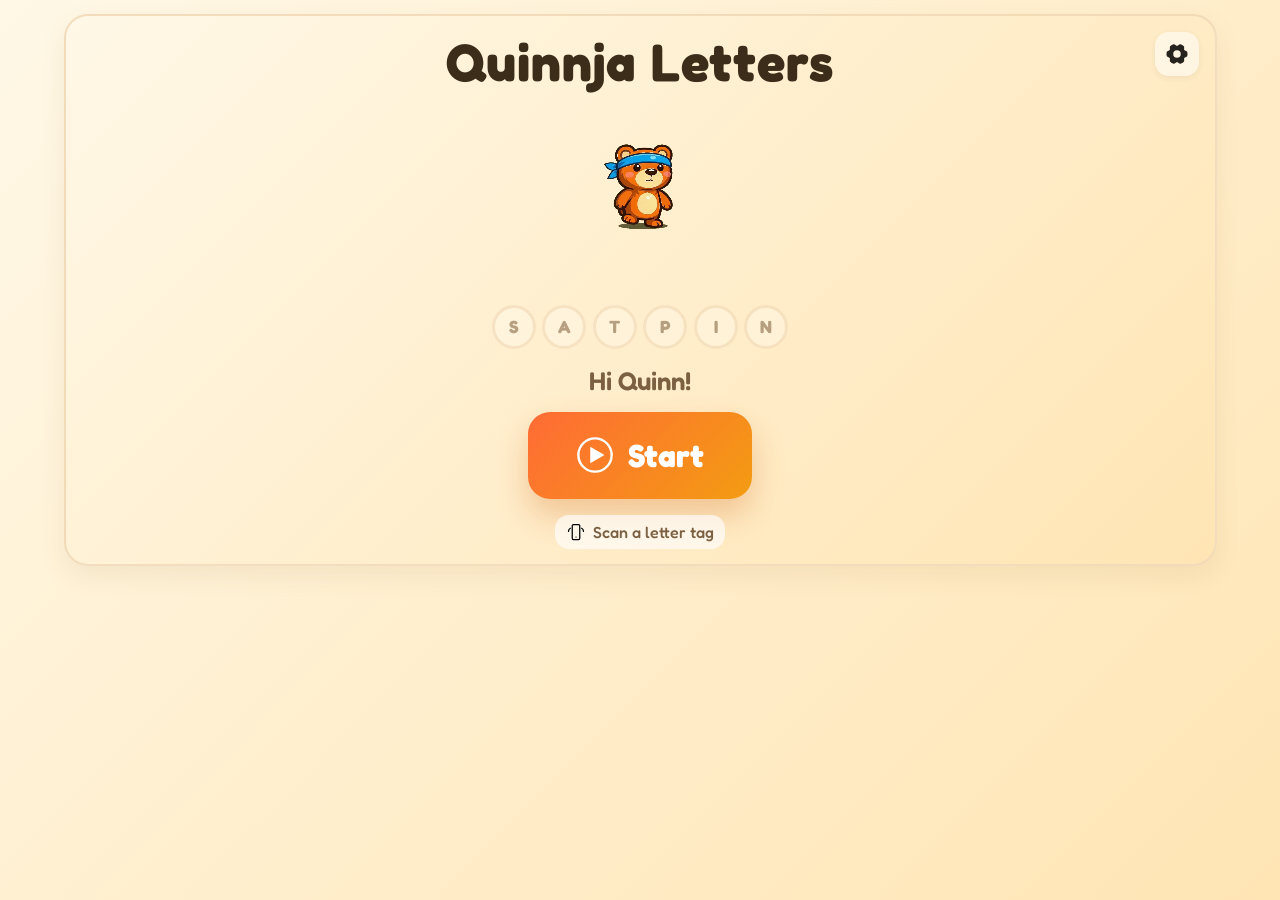
==== commit aff891b9: "Refine letter game celebration and meet UI" ====
--- a/index.html
+++ b/index.html
@@ -245,10 +245,12 @@
           />
 
         </div>
-        <div class="celebrate-letter-pair">
+        <div class="celebrate-letter-showcase">
           <img class="celebrate-traced-img" id="celebrate-traced-img" alt="Your traced letter" hidden />
-          <span class="celebrate-letter-main" id="celebrate-letter-main">S</span>
-          <span class="celebrate-letter-side" id="celebrate-letter-side">s</span>
+          <div class="celebrate-letter-pair">
+            <span class="celebrate-letter-main" id="celebrate-letter-main">S</span>
+            <span class="celebrate-letter-side" id="celebrate-letter-side">s</span>
+          </div>
         </div>
         <button id="btn-celebrate-next" class="icon-btn celebrate-next-btn" aria-label="Next letter">
           <img src="assets/icons/arrow-right.svg" alt="" />
@@ -298,68 +300,104 @@
 
     <section id="stage-settings" class="stage" aria-label="Parent settings">
       <div class="settings-card">
-        <h2>Parent Settings</h2>
-
-        <label class="settings-label" for="setting-child-name">Child name</label>
-        <input id="setting-child-name" class="settings-input" type="text" maxlength="30" />
-
-        <fieldset class="settings-group">
-          <legend>Active letters</legend>
+        <div class="settings-header">
+          <h2>Settings</h2>
+          <button id="btn-save-settings" class="settings-btn settings-btn-primary" type="button">Save &amp; Close</button>
+        </div>
+
+        <div class="settings-section">
+          <label class="settings-label" for="setting-child-name">Child's name</label>
+          <input id="setting-child-name" class="settings-input" type="text" maxlength="30" placeholder="Enter name..." />
+        </div>
+
+        <div class="settings-section">
+          <span class="settings-section-title">Active letters</span>
           <div id="settings-letter-toggles" class="letter-toggle-grid"></div>
-        </fieldset>
-
-        <fieldset class="settings-group">
-          <legend>Display case</legend>
-          <label><input name="display-case" type="radio" value="uppercase" /> Uppercase</label>
-          <label><input name="display-case" type="radio" value="lowercase" /> Lowercase</label>
-          <label><input name="display-case" type="radio" value="both" /> Both</label>
-
-          <div class="settings-subgroup">
-            <span class="settings-label">Trace practice case</span>
-            <label><input name="trace-case" type="radio" value="uppercase" /> Uppercase only (recommended)</label>
-            <label><input name="trace-case" type="radio" value="lowercase" /> Lowercase only</label>
-            <label><input name="trace-case" type="radio" value="alternate" /> Alternate each session</label>
-          </div>
-        </fieldset>
-
-        <fieldset class="settings-group">
-          <legend>Audio</legend>
-          <label><input id="setting-audio" type="checkbox" /> Speech and voice audio</label>
-          <label><input id="setting-sound-effects" type="checkbox" /> Sound effects (chimes, tones)</label>
-          <label><input id="setting-ambient" type="checkbox" /> Background music (gentle)</label>
-        </fieldset>
-
-        <fieldset class="settings-group" id="settings-speech-group">
-          <legend>Voice personalisation</legend>
-          <label><input id="setting-speech-synth" type="checkbox" /> Say child's name during praise</label>
-          <div class="settings-subgroup" id="speech-synth-options" hidden>
-            <label class="settings-label" for="setting-speech-voice">Voice</label>
-            <select id="setting-speech-voice" class="settings-input"></select>
-            <label class="settings-label" for="setting-speech-rate">Speed</label>
-            <input id="setting-speech-rate" type="range" min="0.7" max="1.3" step="0.1" value="0.9" />
-            <label class="settings-label" for="setting-speech-pitch">Pitch</label>
-            <input id="setting-speech-pitch" type="range" min="0.7" max="1.4" step="0.1" value="1.0" />
-            <button id="btn-test-speech" class="settings-btn settings-btn-secondary" type="button">Test voice</button>
-          </div>
-        </fieldset>
-
-        <fieldset class="settings-group" id="settings-recording-group">
-          <legend>Record your voice</legend>
-          <p class="settings-hint">Record praise or celebration messages in your own voice (max 3 seconds each).</p>
-          <div id="recording-slots" class="recording-slots"></div>
-        </fieldset>
-
-        <fieldset class="settings-group">
-          <legend>Other</legend>
-          <label><input id="setting-guide-default" type="checkbox" /> Formation guide default on</label>
-          <label><input id="setting-nfc-mode" type="checkbox" /> NFC mode</label>
-        </fieldset>
-
-        <div class="settings-progress" id="settings-progress"></div>
-
-        <div class="settings-actions">
-          <button id="btn-reset-progress" class="settings-btn settings-btn-secondary" type="button">Reset progress</button>
-          <button id="btn-save-settings" class="settings-btn settings-btn-primary" type="button">Save &amp; Close</button>
+        </div>
+
+        <details class="settings-collapsible">
+          <summary class="settings-collapsible-header">Display case</summary>
+          <div class="settings-section-body">
+            <div class="settings-radio-group">
+              <label class="settings-radio"><input name="display-case" type="radio" value="uppercase" /> <span>Uppercase</span></label>
+              <label class="settings-radio"><input name="display-case" type="radio" value="lowercase" /> <span>Lowercase</span></label>
+              <label class="settings-radio"><input name="display-case" type="radio" value="both" /> <span>Both</span></label>
+            </div>
+            <div class="settings-subsection">
+              <span class="settings-section-title">Trace practice case</span>
+              <div class="settings-radio-group">
+                <label class="settings-radio"><input name="trace-case" type="radio" value="uppercase" /> <span>Uppercase only</span></label>
+                <label class="settings-radio"><input name="trace-case" type="radio" value="lowercase" /> <span>Lowercase only</span></label>
+                <label class="settings-radio"><input name="trace-case" type="radio" value="alternate" /> <span>Alternate</span></label>
+              </div>
+            </div>
+          </div>
+        </details>
+
+        <details class="settings-collapsible">
+          <summary class="settings-collapsible-header">Audio</summary>
+          <div class="settings-section-body">
+            <label class="toggle-row">
+              <span>Speech audio</span>
+              <span class="toggle-switch"><input id="setting-audio" type="checkbox" /><span class="toggle-track"></span></span>
+            </label>
+            <label class="toggle-row">
+              <span>Sound effects</span>
+              <span class="toggle-switch"><input id="setting-sound-effects" type="checkbox" /><span class="toggle-track"></span></span>
+            </label>
+            <label class="toggle-row">
+              <span>Background music</span>
+              <span class="toggle-switch"><input id="setting-ambient" type="checkbox" /><span class="toggle-track"></span></span>
+            </label>
+          </div>
+        </details>
+
+        <details class="settings-collapsible" id="settings-speech-group">
+          <summary class="settings-collapsible-header">Voice personalisation</summary>
+          <div class="settings-section-body">
+            <label class="toggle-row">
+              <span>Say child's name during praise</span>
+              <span class="toggle-switch"><input id="setting-speech-synth" type="checkbox" /><span class="toggle-track"></span></span>
+            </label>
+            <div class="settings-subsection" id="speech-synth-options" hidden>
+              <label class="settings-label" for="setting-speech-voice">Voice</label>
+              <select id="setting-speech-voice" class="settings-input"></select>
+              <label class="settings-label" for="setting-speech-rate">Speed</label>
+              <input id="setting-speech-rate" type="range" min="0.7" max="1.3" step="0.1" value="0.9" />
+              <label class="settings-label" for="setting-speech-pitch">Pitch</label>
+              <input id="setting-speech-pitch" type="range" min="0.7" max="1.4" step="0.1" value="1.0" />
+              <button id="btn-test-speech" class="settings-btn settings-btn-secondary" type="button">Test voice</button>
+            </div>
+          </div>
+        </details>
+
+        <details class="settings-collapsible" id="settings-recording-group">
+          <summary class="settings-collapsible-header">Record your voice</summary>
+          <div class="settings-section-body">
+            <p class="settings-hint">Record praise or celebration messages in your own voice (max 3s each).</p>
+            <div id="recording-slots" class="recording-slots"></div>
+          </div>
+        </details>
+
+        <details class="settings-collapsible">
+          <summary class="settings-collapsible-header">Other</summary>
+          <div class="settings-section-body">
+            <label class="toggle-row">
+              <span>Formation guide default on</span>
+              <span class="toggle-switch"><input id="setting-guide-default" type="checkbox" /><span class="toggle-track"></span></span>
+            </label>
+            <label class="toggle-row">
+              <span>NFC mode</span>
+              <span class="toggle-switch"><input id="setting-nfc-mode" type="checkbox" /><span class="toggle-track"></span></span>
+            </label>
+          </div>
+        </details>
+
+        <div class="settings-footer">
+          <div class="settings-progress" id="settings-progress"></div>
+          <div class="settings-footer-actions">
+            <button id="btn-reset-progress" class="settings-btn settings-btn-secondary" type="button">Reset progress</button>
+          </div>
         </div>
 
         <p id="settings-message" class="settings-message" aria-live="polite"></p>
--- a/styles.css
+++ b/styles.css
@@ -303,7 +303,7 @@
   height: 20px;
 }
 
-/* Stages with session-dots need top clearance for the absolutely-positioned paws */
+/* Stages with session progress need top clearance for the absolutely-positioned tracker */
 #stage-meet,
 #stage-pick,
 #stage-trace,
@@ -359,6 +359,7 @@
   align-items: stretch;
   min-height: calc(100vh - 2.4rem);
   min-height: calc(100dvh - 2.4rem);
+  padding-top: clamp(3.4rem, 5.8vh, 4rem);
 }
 
 .pick-layout {
@@ -370,6 +371,7 @@
 .pick-top {
   display: grid;
   justify-items: center;
+  padding-top: clamp(0.15rem, 0.8vh, 0.45rem);
 }
 
 .pick-target-wrap {
@@ -494,8 +496,9 @@
   aspect-ratio: 1 / 1;
   margin: 0 auto;
   border-radius: 20px;
-  border: 3px dashed #d4bf98;
+  border: 4px dashed #cfbb93;
   background: rgba(255, 253, 248, 0.94);
+  box-shadow: inset 0 0 0 1px rgba(255, 255, 255, 0.75), 0 10px 22px rgba(170, 138, 88, 0.08);
   overflow: hidden;
 }
 
@@ -512,22 +515,26 @@
 }
 
 .trace-progress-ring {
-  width: 40px;
-  height: 40px;
+  width: 60px;
+  height: 60px;
+  padding: 6px;
+  border-radius: 999px;
+  background: rgba(255, 252, 244, 0.96);
+  box-shadow: 0 6px 16px rgba(156, 126, 79, 0.12);
   transform: rotate(-90deg);
-  opacity: 0.7;
+  opacity: 1;
 }
 
 .trace-progress-bg {
   fill: none;
-  stroke: #e8dcc8;
-  stroke-width: 3;
+  stroke: #dbc9aa;
+  stroke-width: 4.5;
 }
 
 .trace-progress-fill {
   fill: none;
   stroke: #66bb6a;
-  stroke-width: 3.5;
+  stroke-width: 5;
   stroke-linecap: round;
   stroke-dasharray: 100.53;
   stroke-dashoffset: 100.53;
@@ -591,30 +598,43 @@
 }
 
 #stage-celebrate {
-  place-items: center;
+  justify-items: center;
+  align-content: start;
+  padding-top: clamp(4.4rem, 8vh, 5.2rem);
 }
 
 .celebrate-wrap {
+  width: min(100%, 760px);
   display: grid;
   justify-items: center;
-  gap: 0.4rem;
+  align-content: start;
+  gap: clamp(0.55rem, 1.2vh, 0.9rem);
   position: relative;
 }
 
+.celebrate-letter-showcase {
+  display: flex;
+  align-items: flex-end;
+  justify-content: center;
+  flex-wrap: wrap;
+  gap: clamp(0.85rem, 2vw, 1.4rem);
+}
+
 .celebrate-letter-pair {
   display: flex;
   align-items: flex-end;
-  gap: 1rem;
+  gap: clamp(0.65rem, 1.6vw, 1rem);
 }
 
 .celebrate-traced-img {
-  width: clamp(100px, 16vh, 150px);
-  height: clamp(100px, 16vh, 150px);
+  width: clamp(150px, 22vh, 220px);
+  height: clamp(150px, 22vh, 220px);
   object-fit: contain;
-  border-radius: 16px;
-  background: rgba(255,255,255,0.7);
-  box-shadow: 0 0 0 4px #f3c04d, 0 4px 16px rgba(243, 192, 77, 0.3);
-  padding: 8px;
+  flex-shrink: 0;
+  border-radius: 22px;
+  background: rgba(255, 255, 255, 0.88);
+  box-shadow: 0 0 0 5px #f3c04d, 0 10px 24px rgba(243, 192, 77, 0.32);
+  padding: 12px;
   animation: traced-pop 0.5s cubic-bezier(0.34, 1.56, 0.64, 1);
 }
 
@@ -626,13 +646,13 @@
 }
 
 .celebrate-letter-main {
-  font-size: clamp(92px, 14vh, 144px);
+  font-size: clamp(78px, 12vh, 124px);
   font-weight: 700;
   line-height: 0.9;
 }
 
 .celebrate-letter-side {
-  font-size: clamp(64px, 10vh, 96px);
+  font-size: clamp(48px, 7vh, 72px);
   font-weight: 600;
   line-height: 0.9;
   opacity: 0.84;
@@ -656,18 +676,19 @@
 
 .sparkles {
   position: absolute;
-  inset: -30px 0 auto;
+  inset: -16px 0 auto;
   display: flex;
   justify-content: center;
-  gap: 1.1rem;
+  gap: 0.8rem;
 }
 
 .sparkle {
-  width: 12px;
-  height: 12px;
+  width: 10px;
+  height: 10px;
   background: #f3c04d;
   clip-path: polygon(50% 0, 62% 38%, 100% 50%, 62% 62%, 50% 100%, 38% 62%, 0 50%, 38% 38%);
-  animation: sparkleFloat 1.8s ease-in-out infinite;
+  animation: sparkleFloat 1.9s ease-in-out infinite;
+  opacity: 0.8;
 }
 
 .sparkle:nth-child(2) {
@@ -682,12 +703,14 @@
   animation-delay: 0.75s;
 }
 
-.sparkle:nth-child(5) { animation-delay: 0.15s; width: 16px; height: 16px; background: #ff6b35; }
-.sparkle:nth-child(6) { animation-delay: 0.4s; width: 9px; height: 9px; background: #66bb6a; }
-.sparkle:nth-child(7) { animation-delay: 0.6s; width: 14px; height: 14px; background: #f39c12; }
-.sparkle:nth-child(8) { animation-delay: 0.85s; width: 10px; height: 10px; background: #ff6b35; }
-.sparkle:nth-child(9) { animation-delay: 0.3s; width: 8px; height: 8px; background: #66bb6a; }
-.sparkle:nth-child(10) { animation-delay: 0.7s; width: 15px; height: 15px; background: #f3c04d; }
+.sparkle:nth-child(5) { animation-delay: 0.15s; width: 14px; height: 14px; background: #ff6b35; }
+.sparkle:nth-child(6) { animation-delay: 0.4s; width: 8px; height: 8px; background: #66bb6a; }
+.sparkle:nth-child(7) { animation-delay: 0.6s; width: 12px; height: 12px; background: #f39c12; }
+.sparkle:nth-child(8),
+.sparkle:nth-child(9),
+.sparkle:nth-child(10) {
+  display: none;
+}
 
 /* --- Confetti burst for celebrate stage --- */
 .confetti-container {
@@ -796,84 +819,240 @@
 #stage-settings {
   align-content: start;
   overflow: auto;
+  -webkit-overflow-scrolling: touch;
 }
 
 .settings-card {
-  background: rgba(255, 255, 255, 0.95);
+  background: rgba(255, 255, 255, 0.92);
   border: 2px solid var(--border);
   border-radius: 20px;
-  padding: 1rem;
-  width: min(900px, 100%);
+  padding: 0.8rem;
+  width: min(560px, 100%);
   margin: 0 auto;
   display: grid;
-  gap: 0.65rem;
+  gap: 0.5rem;
+}
+
+/* Header row: title + save button */
+.settings-header {
+  display: flex;
+  align-items: center;
+  justify-content: space-between;
+  gap: 0.5rem;
 }
 
 .settings-card h2 {
   margin: 0;
-}
-
-.settings-group {
-  border: 2px solid #eddcc0;
-  border-radius: 14px;
-  padding: 0.6rem;
-  margin: 0;
-  display: grid;
-  gap: 0.4rem;
-}
-
-.settings-group legend {
-  padding: 0 0.35rem;
+  font-size: 1.15rem;
+  color: var(--text);
+}
+
+/* Top-level visible sections */
+.settings-section {
+  display: grid;
+  gap: 0.3rem;
+}
+
+.settings-section-title {
+  font-size: 0.78rem;
   font-weight: 600;
-}
-
-.settings-subgroup {
-  margin-top: 0.45rem;
-  padding-top: 0.45rem;
-  border-top: 1px dashed #e2cfab;
-  display: grid;
-  gap: 0.25rem;
+  text-transform: uppercase;
+  letter-spacing: 0.04em;
+  color: var(--muted);
 }
 
 .settings-label {
   font-weight: 600;
+  font-size: 0.85rem;
+  color: var(--muted);
 }
 
 .settings-input {
-  min-height: 44px;
+  min-height: 42px;
+  border-radius: 10px;
+  border: 2px solid #e4d0ae;
+  padding: 0.45rem 0.6rem;
+  font: inherit;
+  font-size: 0.95rem;
+  background: #fffcf5;
+}
+
+.settings-input:focus {
+  border-color: var(--accent);
+  outline: none;
+}
+
+.letter-toggle-grid {
+  display: grid;
+  grid-template-columns: repeat(6, 1fr);
+  gap: 0.35rem;
+}
+
+/* Collapsible settings sections */
+.settings-collapsible {
+  border: 1.5px solid #e8dcc8;
   border-radius: 12px;
-  border: 2px solid #e4d0ae;
-  padding: 0.5rem 0.65rem;
-  font: inherit;
-}
-
-.letter-toggle-grid {
-  display: grid;
-  grid-template-columns: repeat(auto-fit, minmax(90px, 1fr));
+  background: rgba(255, 250, 240, 0.5);
+}
+
+.settings-collapsible-header {
+  padding: 0.5rem 0.6rem;
+  font-weight: 600;
+  font-size: 0.9rem;
+  cursor: pointer;
+  list-style: none;
+  display: flex;
+  align-items: center;
   gap: 0.4rem;
-}
-
-.settings-progress {
-  border-radius: 12px;
-  background: rgba(255, 248, 231, 0.8);
-  border: 2px solid #eddcc0;
-  padding: 0.55rem 0.65rem;
+  user-select: none;
+  -webkit-user-select: none;
+  color: var(--text);
+}
+
+.settings-collapsible-header::-webkit-details-marker {
+  display: none;
+}
+
+.settings-collapsible-header::before {
+  content: "\25B6";
+  font-size: 0.55rem;
+  transition: transform 0.2s ease;
   color: var(--muted);
 }
 
-.settings-actions {
-  display: flex;
-  justify-content: flex-end;
+.settings-collapsible[open] > .settings-collapsible-header::before {
+  transform: rotate(90deg);
+}
+
+.settings-section-body {
+  padding: 0.45rem 0.6rem 0.55rem;
+  border-top: 1px solid #eddcc0;
+  display: grid;
+  gap: 0.35rem;
+}
+
+.settings-subsection {
+  margin-top: 0.3rem;
+  padding-top: 0.3rem;
+  border-top: 1px dashed #e2cfab;
+  display: grid;
+  gap: 0.25rem;
+}
+
+/* Radio groups */
+.settings-radio-group {
+  display: flex;
+  flex-wrap: wrap;
+  gap: 0.3rem;
+}
+
+.settings-radio {
+  display: flex;
+  align-items: center;
+  gap: 0.25rem;
+  padding: 0.25rem 0.5rem;
+  border-radius: 8px;
+  font-size: 0.88rem;
+  cursor: pointer;
+  background: rgba(255, 248, 231, 0.6);
+  border: 1.5px solid transparent;
+  transition: border-color 0.15s;
+}
+
+.settings-radio:has(input:checked) {
+  border-color: var(--accent);
+  background: rgba(255, 107, 53, 0.08);
+}
+
+.settings-radio input {
+  accent-color: var(--accent);
+}
+
+/* Toggle switch */
+.toggle-row {
+  display: flex;
+  align-items: center;
+  justify-content: space-between;
+  padding: 0.2rem 0;
+  font-size: 0.9rem;
+  cursor: pointer;
+  gap: 0.5rem;
+}
+
+.toggle-switch {
+  position: relative;
+  display: inline-block;
+  width: 44px;
+  height: 26px;
+  flex-shrink: 0;
+}
+
+.toggle-switch input {
+  opacity: 0;
+  width: 0;
+  height: 0;
+  position: absolute;
+}
+
+.toggle-track {
+  position: absolute;
+  inset: 0;
+  background: #d5cbbf;
+  border-radius: 13px;
+  transition: background 0.2s ease;
+  cursor: pointer;
+}
+
+.toggle-track::after {
+  content: "";
+  position: absolute;
+  top: 3px;
+  left: 3px;
+  width: 20px;
+  height: 20px;
+  background: #fff;
+  border-radius: 50%;
+  transition: transform 0.2s ease;
+  box-shadow: 0 1px 3px rgba(0,0,0,0.15);
+}
+
+.toggle-switch input:checked + .toggle-track {
+  background: #66bb6a;
+}
+
+.toggle-switch input:checked + .toggle-track::after {
+  transform: translateX(18px);
+}
+
+/* Footer area */
+.settings-footer {
+  display: flex;
+  align-items: center;
+  justify-content: space-between;
   gap: 0.5rem;
   flex-wrap: wrap;
 }
 
+.settings-progress {
+  font-size: 0.8rem;
+  color: var(--muted);
+  padding: 0;
+  background: none;
+  border: none;
+}
+
+.settings-footer-actions {
+  display: flex;
+  gap: 0.4rem;
+}
+
 .settings-btn {
-  min-height: 50px;
+  min-height: 40px;
   border: none;
-  border-radius: 14px;
-  padding: 0.6rem 1rem;
+  border-radius: 10px;
+  padding: 0.45rem 0.85rem;
   font: inherit;
+  font-size: 0.85rem;
   font-weight: 600;
   cursor: pointer;
 }
@@ -886,11 +1065,12 @@
 .settings-btn-secondary {
   background: #eadcc1;
   color: var(--text);
+  font-size: 0.8rem;
 }
 
 .settings-hint {
   margin: 0;
-  font-size: 0.9rem;
+  font-size: 0.82rem;
   color: var(--muted);
 }
 
@@ -975,8 +1155,8 @@
 
 .guide-line {
   stroke: #6d5b4b;
-  stroke-opacity: 0.12;
-  stroke-width: 1.5;
+  stroke-opacity: 0.2;
+  stroke-width: 1.7;
   stroke-dasharray: 5 5;
 }
 
@@ -994,6 +1174,7 @@
 .guide-start-dot {
   fill: #ff7f2a;
   animation: startPulse 1.5s ease-in-out infinite;
+  filter: drop-shadow(0 0 0.5px rgba(120, 67, 16, 0.45));
 }
 
 .guide-optional-dot {
@@ -1001,7 +1182,7 @@
 }
 
 .guide-start-halo {
-  fill: rgba(255, 127, 42, 0.2);
+  fill: rgba(255, 127, 42, 0.28);
   animation: startPulse 1.5s ease-in-out infinite;
 }
 
@@ -1046,14 +1227,16 @@
   visibility: hidden;
   opacity: 0;
   transition: opacity 0.35s ease, visibility 0.35s ease;
-  display: flex;
-  justify-content: center;
-  align-items: center;
+  position: relative;
+  display: grid;
+  place-items: center;
+  width: min(272px, 100%);
+  min-height: 120px;
   margin-top: 0.5rem;
 }
 
 .meet-actions > * + * {
-  margin-left: 0.8rem;
+  margin-left: 0;
 }
 
 .meet-actions-visible {
@@ -1080,6 +1263,10 @@
 }
 
 .meet-hear-btn {
+  position: absolute;
+  top: 50%;
+  left: calc(50% + 74px);
+  transform: translateY(-50%);
   min-width: 56px;
   min-height: 56px;
   opacity: 0.6;
@@ -1200,6 +1387,14 @@
   animation: celebrating 0.8s ease-in-out infinite;
 }
 
+#stage-pick .mascot-celebrating {
+  animation: pickCelebrateGentle 0.95s ease-in-out infinite;
+}
+
+#stage-celebrate .mascot-celebrating {
+  animation: celebratingGentle 1s ease-in-out infinite;
+}
+
 .mascot-tryagain {
   animation: tryAgainShake 0.45s ease;
 }
@@ -1226,6 +1421,18 @@
   0%,
   100% { transform: translateY(0) scale(1.05); }
   50% { transform: translateY(-10px) scale(1.13); }
+}
+
+@keyframes celebratingGentle {
+  0%,
+  100% { transform: translateY(0) scale(1.03); }
+  50% { transform: translateY(-4px) scale(1.08); }
+}
+
+@keyframes pickCelebrateGentle {
+  0%,
+  100% { transform: translateY(0) scale(1.02); }
+  50% { transform: translateY(-3px) scale(1.07); }
 }
 
 @keyframes tryAgainShake {
@@ -1331,33 +1538,34 @@
 
 @media (max-width: 760px) {
   #stage-celebrate {
-    place-items: start center;
+    justify-items: center;
+    align-content: start;
     overflow-y: auto;
     -webkit-overflow-scrolling: touch;
-    padding-top: 0.75rem;
+    padding-top: clamp(4.1rem, 7vh, 4.8rem);
     padding-bottom: 1rem;
   }
 
   #stage-celebrate .mascot-celebrate {
-    height: clamp(108px, 14vh, 128px);
+    height: clamp(104px, 13vh, 122px);
   }
 
   .celebrate-wrap {
     width: min(100%, 520px);
-    gap: 0.3rem;
+    gap: 0.45rem;
   }
 
   .celebrate-traced-img {
-    width: clamp(80px, 12vh, 110px);
-    height: clamp(80px, 12vh, 110px);
+    width: clamp(132px, 18vh, 180px);
+    height: clamp(132px, 18vh, 180px);
   }
 
   .celebrate-letter-main {
-    font-size: clamp(74px, 12vh, 116px);
+    font-size: clamp(68px, 10vh, 104px);
   }
 
   .celebrate-letter-side {
-    font-size: clamp(50px, 8vh, 72px);
+    font-size: clamp(42px, 6vh, 60px);
   }
 
   .celebrate-next-btn {
@@ -1371,12 +1579,9 @@
     height: 40px;
   }
 
-  .settings-actions {
-    justify-content: stretch;
-  }
-
-  .settings-btn {
-    width: 100%;
+  .settings-footer {
+    flex-direction: column;
+    align-items: stretch;
   }
 
   .complete-btn,
@@ -1416,20 +1621,23 @@
 
   /* Scale down session dots on smaller screens */
   .session-dots {
-    gap: 10px;
+    gap: 8px;
   }
 
   .session-dot {
-    width: 22px;
-    height: 22px;
+    min-width: 34px;
+    min-height: 34px;
+    padding: 0.2rem 0.35rem;
   }
 
   /* Reduce dot-clearance padding on smaller screens */
   #stage-meet,
-  #stage-pick,
-  #stage-trace,
-  #stage-celebrate {
+  #stage-trace {
     padding-top: clamp(2rem, 4vh, 2.6rem);
+  }
+
+  #stage-pick {
+    padding-top: clamp(2.9rem, 4.8vh, 3.4rem);
   }
 
   /* Meet: stack mascot above letters on narrow screens */
@@ -1486,6 +1694,7 @@
   .session-dots {
     gap: 6px;
     left: 50px;
+    right: 12px;
   }
 
   .progress-dot {
@@ -1495,8 +1704,13 @@
   }
 
   .session-dot {
-    width: 20px;
-    height: 20px;
+    min-width: 30px;
+    min-height: 30px;
+    padding: 0.16rem 0.28rem;
+  }
+
+  .session-dot-letter {
+    font-size: 0.86rem;
   }
 
   .pick-option {
@@ -1511,49 +1725,82 @@
 .session-dots {
   display: flex;
   justify-content: center;
-  gap: 14px;
+  flex-wrap: wrap;
+  gap: 10px;
   padding: 6px 0;
   position: absolute;
   top: clamp(0.5rem, 1.2vh, 0.9rem);
-  left: 60px;
-  right: 0;
+  left: 70px;
+  right: 18px;
   z-index: 5;
   pointer-events: none;
 }
 
 .session-dot {
-  width: 28px;
-  height: 28px;
+  min-width: 40px;
+  min-height: 40px;
+  padding: 0.28rem 0.55rem;
+  border-radius: 999px;
+  border: 2.5px solid rgba(148, 118, 82, 0.28);
+  background: rgba(255, 255, 255, 0.72);
+  color: #8e7c69;
+  display: inline-flex;
+  align-items: center;
+  justify-content: center;
   flex-shrink: 0;
-  transition: fill 0.4s ease, opacity 0.3s ease, transform 0.3s ease;
-  fill: #ccc;
-  opacity: 0.3;
+  box-sizing: border-box;
+  transition: background 0.3s ease, border-color 0.3s ease, opacity 0.3s ease, transform 0.3s ease, color 0.3s ease;
+  opacity: 0.75;
+  position: relative;
+  overflow: visible;
+}
+
+.session-dot-letter {
+  font-size: 1.02rem;
+  font-weight: 700;
+  line-height: 1;
+  position: relative;
+  z-index: 1;
+}
+
+.session-dot-trace {
+  position: absolute;
+  right: -3px;
+  bottom: -3px;
+  width: 18px;
+  height: 18px;
+  border-radius: 7px;
+  object-fit: contain;
+  background: rgba(255, 255, 255, 0.96);
+  box-shadow: 0 0 0 2px rgba(255, 255, 255, 0.96), 0 2px 5px rgba(0, 0, 0, 0.12);
+  padding: 1px;
+}
+
+.session-dot-has-trace.session-dot-current .session-dot-trace {
+  width: 20px;
+  height: 20px;
 }
 
 .session-dot-done {
   opacity: 1;
-  filter: drop-shadow(0 1px 2px rgba(0,0,0,0.15));
+  box-shadow: 0 4px 10px rgba(0, 0, 0, 0.1);
 }
 
 .session-dot-current {
   opacity: 1;
-  transform: scale(1.4);
-  filter: drop-shadow(0 2px 4px rgba(0,0,0,0.2));
+  transform: scale(1.08);
+  background: #fffdf8;
+  box-shadow: 0 0 0 3px rgba(255, 214, 117, 0.45), 0 6px 14px rgba(0, 0, 0, 0.12);
   animation: dotPulse 1.4s ease-in-out infinite;
 }
 
 .session-dot-upcoming {
-  opacity: 0.4;
-  fill: #c9b49a;
-}
-
-.session-dot-upcoming circle,
-.session-dot-upcoming path {
-  stroke: rgba(0, 0, 0, 0.45);
-  stroke-width: 1.1;
+  opacity: 0.58;
+  background: rgba(255, 255, 255, 0.55);
+  color: #ad9b86;
 }
 
 @keyframes dotPulse {
-  0%, 100% { transform: scale(1.3); opacity: 1; }
-  50% { transform: scale(1.5); opacity: 0.65; }
-}
+  0%, 100% { transform: scale(1.05); opacity: 1; }
+  50% { transform: scale(1.12); opacity: 0.88; }
+}
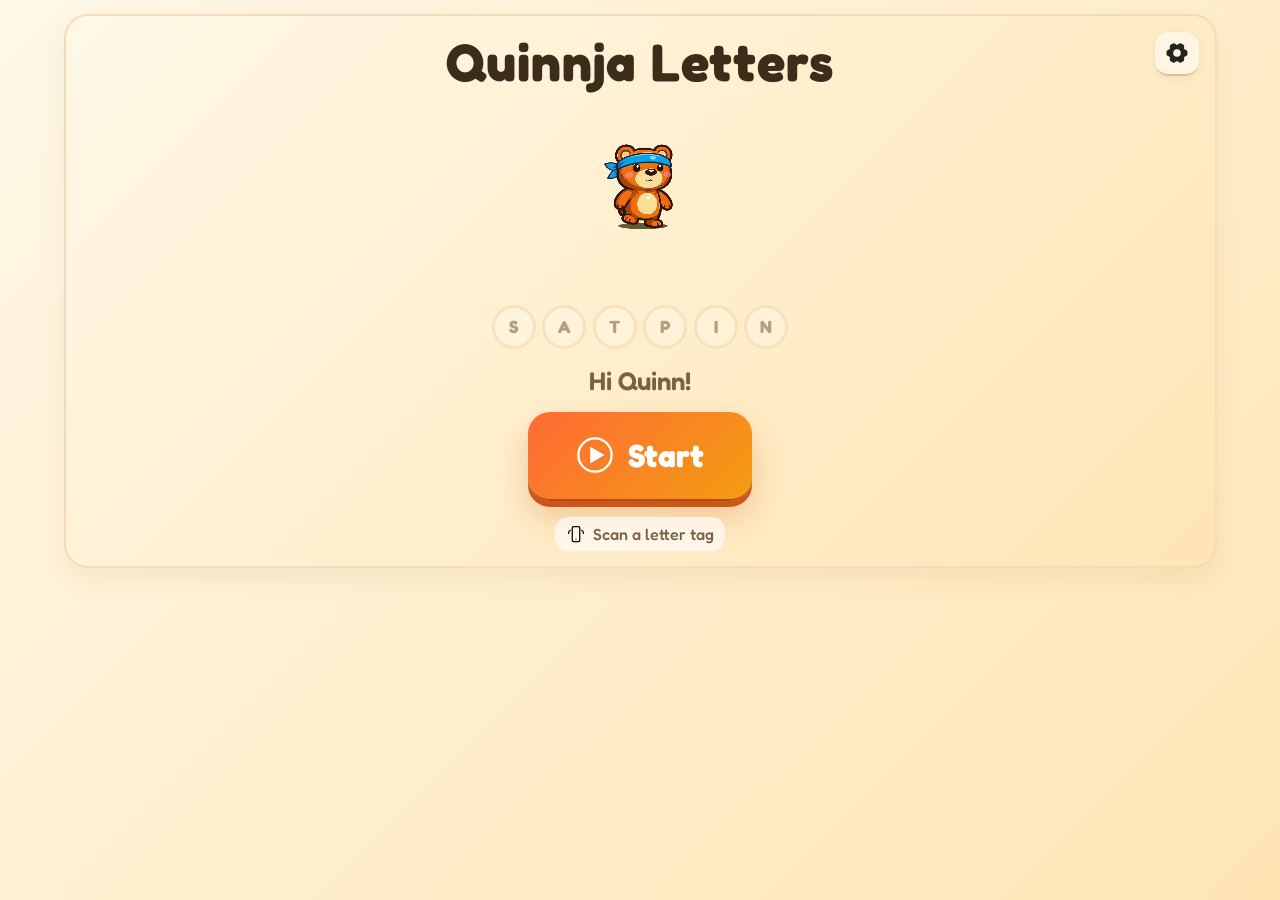
==== commit 59d9f6fe: "Fix audit findings: mascot fallback, 4 pick options, trace feedback, settings layout, complete headi" ====
--- a/index.html
+++ b/index.html
@@ -264,6 +264,7 @@
       </button>
 
       <div class="complete-wrap">
+        <h2 class="complete-heading">Well done!</h2>
         <div class="mascot-wrap mascot-celebrating" id="complete-mascot-wrap">
           <video
             id="complete-mascot-video"
--- a/styles.css
+++ b/styles.css
@@ -85,7 +85,7 @@
 .icon-btn {
   border: none;
   border-radius: 14px;
-  background: #fff5e6;
+  background: linear-gradient(to bottom, #fff8ef 0%, #fff0db 100%);
   min-width: 64px;
   min-height: 64px;
   display: inline-flex;
@@ -93,6 +93,8 @@
   justify-content: center;
   cursor: pointer;
   transition: transform 0.14s ease, box-shadow 0.2s ease;
+  box-shadow: 0 4px 0 #e0c9a4, 0 6px 12px rgba(129, 95, 46, 0.12);
+  border-bottom: 2px solid #d9be96;
 }
 
 .icon-btn[hidden] {
@@ -107,7 +109,8 @@
 .icon-btn:active,
 .pick-option:active,
 .start-btn:active {
-  transform: scale(0.96);
+  transform: translateY(3px) scale(0.98);
+  box-shadow: 0 1px 0 #e0c9a4, 0 2px 4px rgba(129, 95, 46, 0.1);
 }
 
 .pick-option:active:not(:disabled) {
@@ -273,7 +276,8 @@
   font-family: inherit;
   font-size: clamp(1.5rem, 3vw, 2rem);
   font-weight: 700;
-  box-shadow: 0 16px 32px rgba(210, 113, 36, 0.32);
+  box-shadow: 0 6px 0 #c9571a, 0 16px 32px rgba(210, 113, 36, 0.32);
+  border-bottom: 2px solid #b8491a;
   display: inline-flex;
   align-items: center;
   gap: 0.9rem;
@@ -410,12 +414,13 @@
 
 .pick-options {
   display: grid;
-  grid-template-columns: repeat(3, minmax(0, 1fr));
+  grid-template-columns: repeat(4, minmax(0, 1fr));
   gap: clamp(12px, 2vw, 20px);
 }
 
 .pick-option {
   min-height: clamp(100px, 14vh, 140px);
+  max-height: 180px;
   border: 2px solid var(--border);
   border-radius: 18px;
   background: rgba(255, 255, 255, 0.94);
@@ -515,30 +520,32 @@
 }
 
 .trace-progress-ring {
-  width: 60px;
-  height: 60px;
+  width: 72px;
+  height: 72px;
   padding: 6px;
   border-radius: 999px;
   background: rgba(255, 252, 244, 0.96);
-  box-shadow: 0 6px 16px rgba(156, 126, 79, 0.12);
+  box-shadow: 0 6px 16px rgba(156, 126, 79, 0.18);
   transform: rotate(-90deg);
   opacity: 1;
+  border: 2px solid rgba(102, 187, 106, 0.3);
 }
 
 .trace-progress-bg {
   fill: none;
-  stroke: #dbc9aa;
-  stroke-width: 4.5;
+  stroke: #d4c49e;
+  stroke-width: 5.5;
 }
 
 .trace-progress-fill {
   fill: none;
-  stroke: #66bb6a;
-  stroke-width: 5;
+  stroke: #4caf50;
+  stroke-width: 6;
   stroke-linecap: round;
   stroke-dasharray: 100.53;
   stroke-dashoffset: 100.53;
   transition: stroke-dashoffset 0.15s ease;
+  filter: drop-shadow(0 0 2px rgba(76, 175, 80, 0.4));
 }
 
 .trace-controls {
@@ -614,7 +621,7 @@
 
 .celebrate-letter-showcase {
   display: flex;
-  align-items: flex-end;
+  align-items: center;
   justify-content: center;
   flex-wrap: wrap;
   gap: clamp(0.85rem, 2vw, 1.4rem);
@@ -622,7 +629,7 @@
 
 .celebrate-letter-pair {
   display: flex;
-  align-items: flex-end;
+  align-items: baseline;
   gap: clamp(0.65rem, 1.6vw, 1rem);
 }
 
@@ -663,7 +670,8 @@
   min-width: 110px;
   min-height: 110px;
   background: linear-gradient(135deg, #43a047 0%, #66bb6a 100%);
-  box-shadow: 0 12px 28px rgba(67, 160, 71, 0.35);
+  box-shadow: 0 5px 0 #2d8232, 0 12px 28px rgba(67, 160, 71, 0.35);
+  border-bottom: 2px solid #27722b;
   opacity: 0;
   animation: fadeInUp 0.5s ease 2.5s forwards, attentionPulse 1.2s ease-in-out 3s infinite;
 }
@@ -676,7 +684,7 @@
 
 .sparkles {
   position: absolute;
-  inset: -16px 0 auto;
+  inset: -8px 0 auto;
   display: flex;
   justify-content: center;
   gap: 0.8rem;
@@ -738,8 +746,16 @@
 
 #stage-complete {
   align-items: center;
+  align-content: center;
   min-height: calc(100vh - 2.4rem);
   min-height: calc(100dvh - 2.4rem);
+}
+
+.complete-heading {
+  margin: 0;
+  font-size: clamp(1.4rem, 3vw, 2rem);
+  color: var(--text);
+  text-align: center;
 }
 
 .complete-wrap {
@@ -796,7 +812,8 @@
 
 #btn-replay {
   background: linear-gradient(135deg, #ff6b35 0%, #f39c12 100%);
-  box-shadow: 0 12px 28px rgba(255, 107, 53, 0.35);
+  box-shadow: 0 5px 0 #c9571a, 0 12px 28px rgba(255, 107, 53, 0.35);
+  border-bottom: 2px solid #b8491a;
 }
 
 #btn-replay img {
@@ -807,7 +824,8 @@
 
 #btn-home {
   background: linear-gradient(135deg, #43a047 0%, #66bb6a 100%);
-  box-shadow: 0 12px 28px rgba(67, 160, 71, 0.35);
+  box-shadow: 0 5px 0 #2d8232, 0 12px 28px rgba(67, 160, 71, 0.35);
+  border-bottom: 2px solid #27722b;
 }
 
 #btn-home img {
@@ -820,6 +838,7 @@
   align-content: start;
   overflow: auto;
   -webkit-overflow-scrolling: touch;
+  padding-top: clamp(3.5rem, 7vh, 4.5rem);
 }
 
 .settings-card {
@@ -839,6 +858,7 @@
   align-items: center;
   justify-content: space-between;
   gap: 0.5rem;
+  flex-wrap: wrap;
 }
 
 .settings-card h2 {
@@ -1252,7 +1272,8 @@
   min-width: 120px;
   min-height: 120px;
   background: linear-gradient(135deg, #43a047 0%, #66bb6a 100%);
-  box-shadow: 0 12px 28px rgba(67, 160, 71, 0.35);
+  box-shadow: 0 5px 0 #2d8232, 0 12px 28px rgba(67, 160, 71, 0.35);
+  border-bottom: 2px solid #27722b;
   animation: attentionPulse 1.2s ease-in-out infinite;
 }
 
@@ -1284,7 +1305,7 @@
 
 .action-icon-primary:not(.trace-done-disabled) {
   animation: attentionPulse 1.4s ease-in-out infinite;
-  box-shadow: 0 8px 22px rgba(255, 107, 53, 0.35);
+  box-shadow: 0 5px 0 #c9571a, 0 8px 22px rgba(255, 107, 53, 0.35);
 }
 
 .home-progress-dots {
@@ -1489,6 +1510,18 @@
   100% { background: #fff3e0; transform: scale(0.92) rotate(0deg); opacity: 0.5; }
 }
 
+@keyframes gentleShake {
+  0%, 100% { transform: translateX(0); }
+  20% { transform: translateX(-4px); }
+  40% { transform: translateX(4px); }
+  60% { transform: translateX(-3px); }
+  80% { transform: translateX(2px); }
+}
+
+.trace-nudge {
+  animation: gentleShake 0.4s ease;
+}
+
 @keyframes hintGlow {
   0%, 100% { box-shadow: 0 0 0 3px rgba(137, 200, 139, 0.2); }
   50% { box-shadow: 0 0 0 6px rgba(137, 200, 139, 0.45); }
@@ -1518,7 +1551,7 @@
 
 @media (max-width: 980px) {
   .pick-options {
-    grid-template-columns: repeat(3, minmax(0, 1fr));
+    grid-template-columns: repeat(2, minmax(0, 1fr));
   }
 
   .pick-option {
@@ -1542,7 +1575,7 @@
     align-content: start;
     overflow-y: auto;
     -webkit-overflow-scrolling: touch;
-    padding-top: clamp(4.1rem, 7vh, 4.8rem);
+    padding-top: clamp(4.4rem, 8vh, 5rem);
     padding-bottom: 1rem;
   }
 
@@ -1553,6 +1586,11 @@
   .celebrate-wrap {
     width: min(100%, 520px);
     gap: 0.45rem;
+  }
+
+  .celebrate-letter-showcase {
+    flex-direction: column;
+    align-items: center;
   }
 
   .celebrate-traced-img {
@@ -1692,9 +1730,10 @@
 
 @media (max-width: 480px) {
   .session-dots {
-    gap: 6px;
+    gap: 4px;
     left: 50px;
     right: 12px;
+    flex-wrap: nowrap;
   }
 
   .progress-dot {
@@ -1704,13 +1743,13 @@
   }
 
   .session-dot {
-    min-width: 30px;
-    min-height: 30px;
-    padding: 0.16rem 0.28rem;
+    min-width: 26px;
+    min-height: 26px;
+    padding: 0.12rem 0.2rem;
   }
 
   .session-dot-letter {
-    font-size: 0.86rem;
+    font-size: 0.76rem;
   }
 
   .pick-option {
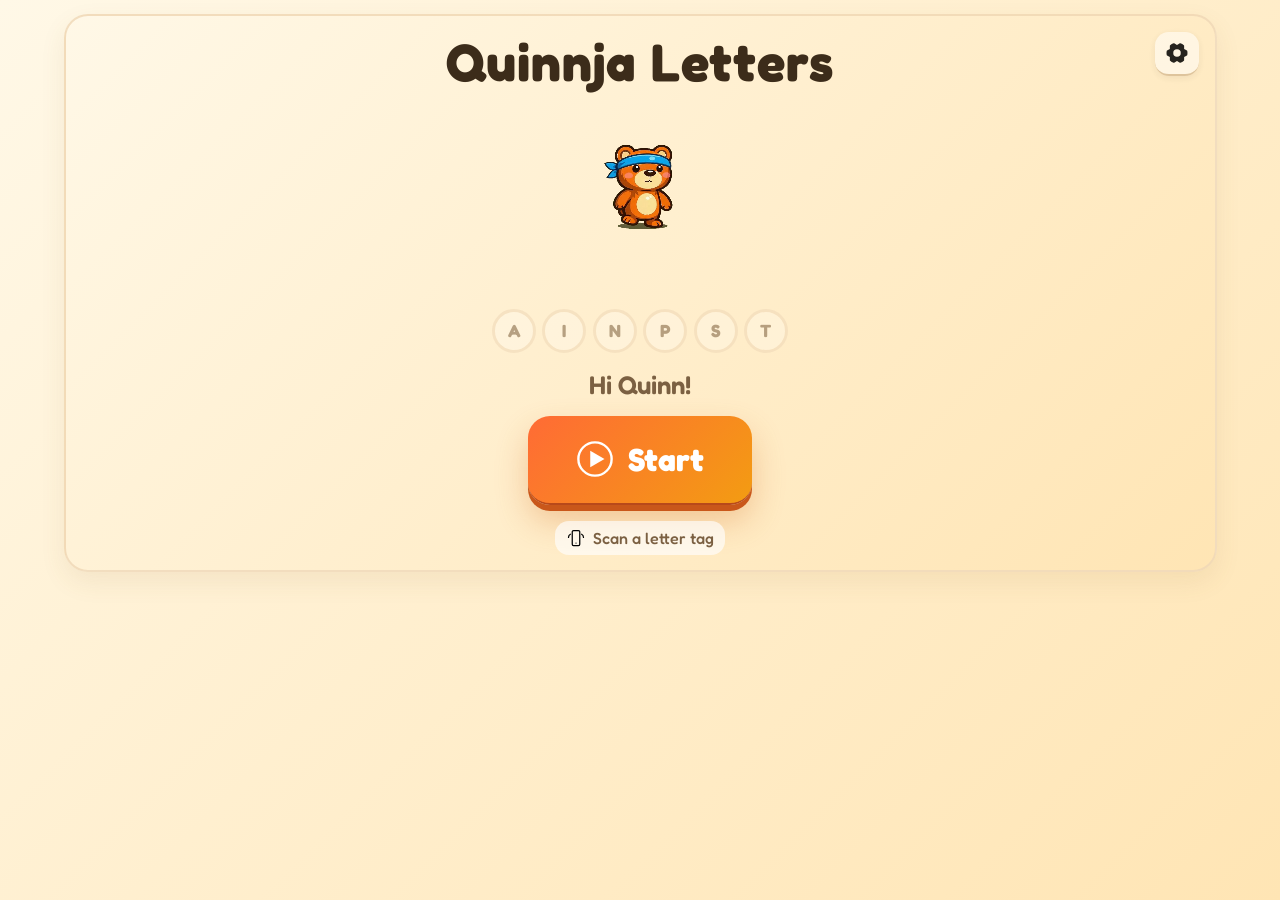
==== commit 8649f5aa: "Add letter preset selector and sort home dots alphabetically Settings now shows SATPIN / Full Alphab" ====
--- a/index.html
+++ b/index.html
@@ -313,7 +313,16 @@
 
         <div class="settings-section">
           <span class="settings-section-title">Active letters</span>
-          <div id="settings-letter-toggles" class="letter-toggle-grid"></div>
+          <div id="letter-preset-selector" class="letter-preset-selector">
+            <button type="button" class="letter-preset-btn" data-preset="satpin">SATPIN</button>
+            <button type="button" class="letter-preset-btn" data-preset="all">Full Alphabet</button>
+          </div>
+          <details class="settings-collapsible" id="custom-letters-collapsible">
+            <summary class="settings-collapsible-header">Customise letters</summary>
+            <div class="settings-section-body">
+              <div id="settings-letter-toggles" class="letter-toggle-grid"></div>
+            </div>
+          </details>
         </div>
 
         <details class="settings-collapsible">
--- a/styles.css
+++ b/styles.css
@@ -9,6 +9,7 @@
   --accent-2: #f39c12;
   --guide-blue: #1565c0;
   --guide-path: #c8beb0;
+  --dots-clearance: clamp(4.2rem, 7.5vh, 5rem);
 }
 
 * {
@@ -190,6 +191,7 @@
 .mascot-home {
   height: clamp(140px, 18vh, 160px);
   width: auto;
+  margin-bottom: 0.25rem;
 }
 
 .mascot-meet {
@@ -307,12 +309,13 @@
   height: 20px;
 }
 
-/* Stages with session progress need top clearance for the absolutely-positioned tracker */
+/* Stages with session progress need top clearance for the absolutely-positioned tracker.
+   --dots-clearance is defined in :root and accounts for dot height + top offset + margin. */
 #stage-meet,
 #stage-pick,
 #stage-trace,
 #stage-celebrate {
-  padding-top: clamp(2.6rem, 4.5vh, 3rem);
+  padding-top: var(--dots-clearance);
 }
 
 #stage-meet {
@@ -363,7 +366,6 @@
   align-items: stretch;
   min-height: calc(100vh - 2.4rem);
   min-height: calc(100dvh - 2.4rem);
-  padding-top: clamp(3.4rem, 5.8vh, 4rem);
 }
 
 .pick-layout {
@@ -486,7 +488,7 @@
 
 .trace-letter {
   font-size: clamp(112px, 17vh, 172px);
-  line-height: 0.86;
+  line-height: 0.95;
   font-weight: 700;
   color: #4a3928;
   padding: 0 0.3rem;
@@ -688,6 +690,7 @@
   display: flex;
   justify-content: center;
   gap: 0.8rem;
+  z-index: 10;
 }
 
 .sparkle {
@@ -723,10 +726,13 @@
 /* --- Confetti burst for celebrate stage --- */
 .confetti-container {
   position: absolute;
-  inset: 0;
+  top: calc(-1 * var(--dots-clearance));
+  left: 0;
+  right: 0;
+  bottom: 0;
   overflow: hidden;
   pointer-events: none;
-  z-index: 2;
+  z-index: 10;
 }
 
 .confetti-piece {
@@ -902,10 +908,45 @@
   outline: none;
 }
 
+.letter-preset-selector {
+  display: flex;
+  gap: 0.4rem;
+  margin-bottom: 0.5rem;
+}
+
+.letter-preset-btn {
+  flex: 1;
+  padding: 0.5rem 0.6rem;
+  border: 2px solid #e8dcc8;
+  border-radius: 10px;
+  background: rgba(255, 250, 240, 0.5);
+  font-family: inherit;
+  font-weight: 600;
+  font-size: 0.9rem;
+  color: var(--text);
+  cursor: pointer;
+  transition: background 0.15s ease, border-color 0.15s ease;
+}
+
+.letter-preset-btn.active {
+  background: #fff3e0;
+  border-color: #e8a050;
+  color: #c06000;
+}
+
 .letter-toggle-grid {
   display: grid;
-  grid-template-columns: repeat(6, 1fr);
+  grid-template-columns: repeat(auto-fill, minmax(50px, 1fr));
   gap: 0.35rem;
+}
+
+.letter-toggle-grid label {
+  display: flex;
+  align-items: center;
+  justify-content: center;
+  gap: 0.3rem;
+  font-weight: 600;
+  font-size: 0.95rem;
 }
 
 /* Collapsible settings sections */
@@ -1247,12 +1288,18 @@
   visibility: hidden;
   opacity: 0;
   transition: opacity 0.35s ease, visibility 0.35s ease;
-  position: relative;
-  display: grid;
-  place-items: center;
-  width: min(272px, 100%);
-  min-height: 120px;
+  display: flex;
+  align-items: center;
+  justify-content: center;
+  gap: 1.25rem;
   margin-top: 0.5rem;
+}
+
+.meet-actions::before {
+  content: '';
+  min-width: 56px;
+  min-height: 56px;
+  visibility: hidden;
 }
 
 .meet-actions > * + * {
@@ -1284,10 +1331,6 @@
 }
 
 .meet-hear-btn {
-  position: absolute;
-  top: 50%;
-  left: calc(50% + 74px);
-  transform: translateY(-50%);
   min-width: 56px;
   min-height: 56px;
   opacity: 0.6;
@@ -1313,6 +1356,7 @@
   gap: 0.4rem;
   flex-wrap: wrap;
   justify-content: center;
+  padding: 0 0.75rem;
 }
 
 .progress-dot {
@@ -1668,16 +1712,6 @@
     padding: 0.2rem 0.35rem;
   }
 
-  /* Reduce dot-clearance padding on smaller screens */
-  #stage-meet,
-  #stage-trace {
-    padding-top: clamp(2rem, 4vh, 2.6rem);
-  }
-
-  #stage-pick {
-    padding-top: clamp(2.9rem, 4.8vh, 3.4rem);
-  }
-
   /* Meet: stack mascot above letters on narrow screens */
   .meet-layout .mascot-wrap {
     position: static;
@@ -1764,13 +1798,13 @@
 .session-dots {
   display: flex;
   justify-content: center;
-  flex-wrap: wrap;
-  gap: 10px;
+  flex-wrap: nowrap;
+  gap: clamp(4px, 1.2vw, 10px);
   padding: 6px 0;
   position: absolute;
   top: clamp(0.5rem, 1.2vh, 0.9rem);
-  left: 70px;
-  right: 18px;
+  left: clamp(68px, 10vw, 80px);
+  right: clamp(10px, 2.5vw, 18px);
   z-index: 5;
   pointer-events: none;
 }
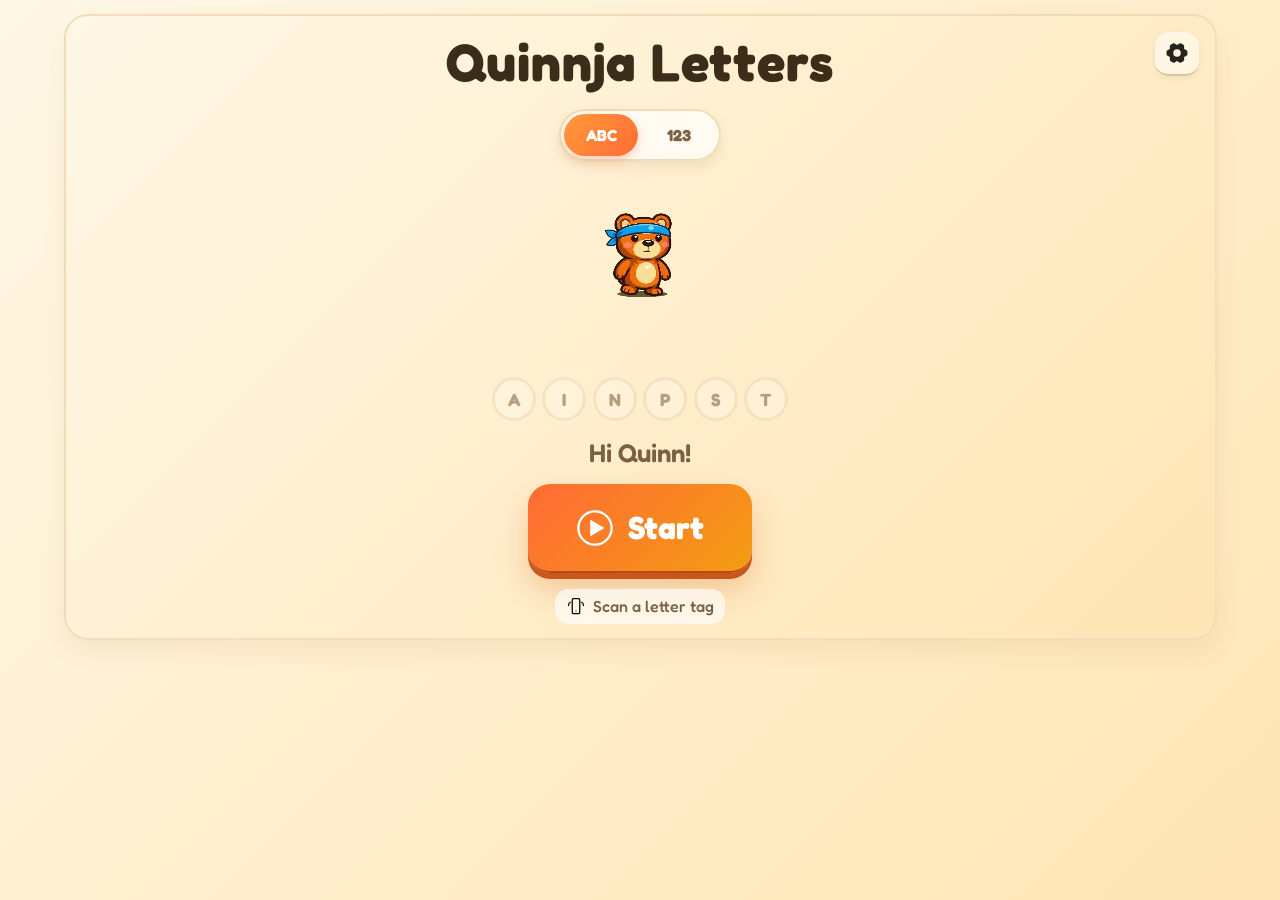
==== commit 16428c5b: "Add Numbers mode (1-5) with home mode toggle and mode-aware progress" ====
--- a/index.html
+++ b/index.html
@@ -26,6 +26,10 @@
 
       <div class="home-wrap">
         <h1 class="home-title">Quinnja Letters</h1>
+        <div class="mode-toggle" id="mode-toggle" role="group" aria-label="Learning mode">
+          <button type="button" class="mode-toggle-btn mode-toggle-active" id="mode-toggle-letters" aria-pressed="true">ABC</button>
+          <button type="button" class="mode-toggle-btn" id="mode-toggle-numbers" aria-pressed="false">123</button>
+        </div>
 
         <div class="mascot-wrap mascot-idle" id="home-mascot-wrap">
           <!-- AI note: home mascot video swap is intentionally reversible.
@@ -97,6 +101,7 @@
           <span class="meet-letter-upper" id="meet-letter-upper">S</span>
           <span class="meet-letter-lower" id="meet-letter-lower">s</span>
         </div>
+        <div class="meet-quantity-dots" id="meet-quantity-dots" hidden></div>
         <div class="meet-cue" id="meet-cue" hidden></div>
       </div>
       <div class="meet-picture-cue" id="meet-picture-cue" hidden>
@@ -311,7 +316,7 @@
           <input id="setting-child-name" class="settings-input" type="text" maxlength="30" placeholder="Enter name..." />
         </div>
 
-        <div class="settings-section">
+        <div class="settings-section" id="settings-letter-section">
           <span class="settings-section-title">Active letters</span>
           <div id="letter-preset-selector" class="letter-preset-selector">
             <button type="button" class="letter-preset-btn" data-preset="satpin">SATPIN</button>
@@ -325,7 +330,12 @@
           </details>
         </div>
 
-        <details class="settings-collapsible">
+        <div class="settings-section" id="settings-number-section" hidden>
+          <span class="settings-section-title">Active numbers</span>
+          <div id="settings-number-toggles" class="letter-toggle-grid"></div>
+        </div>
+
+        <details class="settings-collapsible" id="settings-case-section">
           <summary class="settings-collapsible-header">Display case</summary>
           <div class="settings-section-body">
             <div class="settings-radio-group">
--- a/styles.css
+++ b/styles.css
@@ -1877,3 +1877,55 @@
   0%, 100% { transform: scale(1.05); opacity: 1; }
   50% { transform: scale(1.12); opacity: 0.88; }
 }
+
+.mode-toggle {
+  display: inline-flex;
+  align-items: center;
+  gap: 0.2rem;
+  padding: 0.2rem;
+  border-radius: 999px;
+  background: rgba(255, 255, 255, 0.7);
+  border: 2px solid rgba(239, 216, 183, 0.92);
+  box-shadow: 0 6px 14px rgba(129, 95, 46, 0.12);
+}
+
+.mode-toggle-btn {
+  border: none;
+  border-radius: 999px;
+  min-width: 74px;
+  min-height: 42px;
+  padding: 0 1rem;
+  background: transparent;
+  color: var(--muted);
+  font-family: inherit;
+  font-size: 1rem;
+  font-weight: 700;
+  cursor: pointer;
+  transition: background 0.2s ease, color 0.2s ease, transform 0.15s ease;
+}
+
+.mode-toggle-btn.mode-toggle-active {
+  background: linear-gradient(135deg, #ff9a3c 0%, #ff6b35 100%);
+  color: #fff;
+  box-shadow: 0 4px 10px rgba(255, 107, 53, 0.3);
+}
+
+.dot-pattern-svg {
+  width: min(34vw, 200px);
+  max-width: 220px;
+  min-width: 120px;
+  height: auto;
+}
+
+.dot-pattern-dot {
+  fill: rgba(60, 44, 26, 0.28);
+  stroke: rgba(60, 44, 26, 0.38);
+  stroke-width: 1;
+}
+
+.meet-quantity-dots {
+  display: flex;
+  justify-content: center;
+  margin-top: 0.4rem;
+  margin-bottom: 0.2rem;
+}
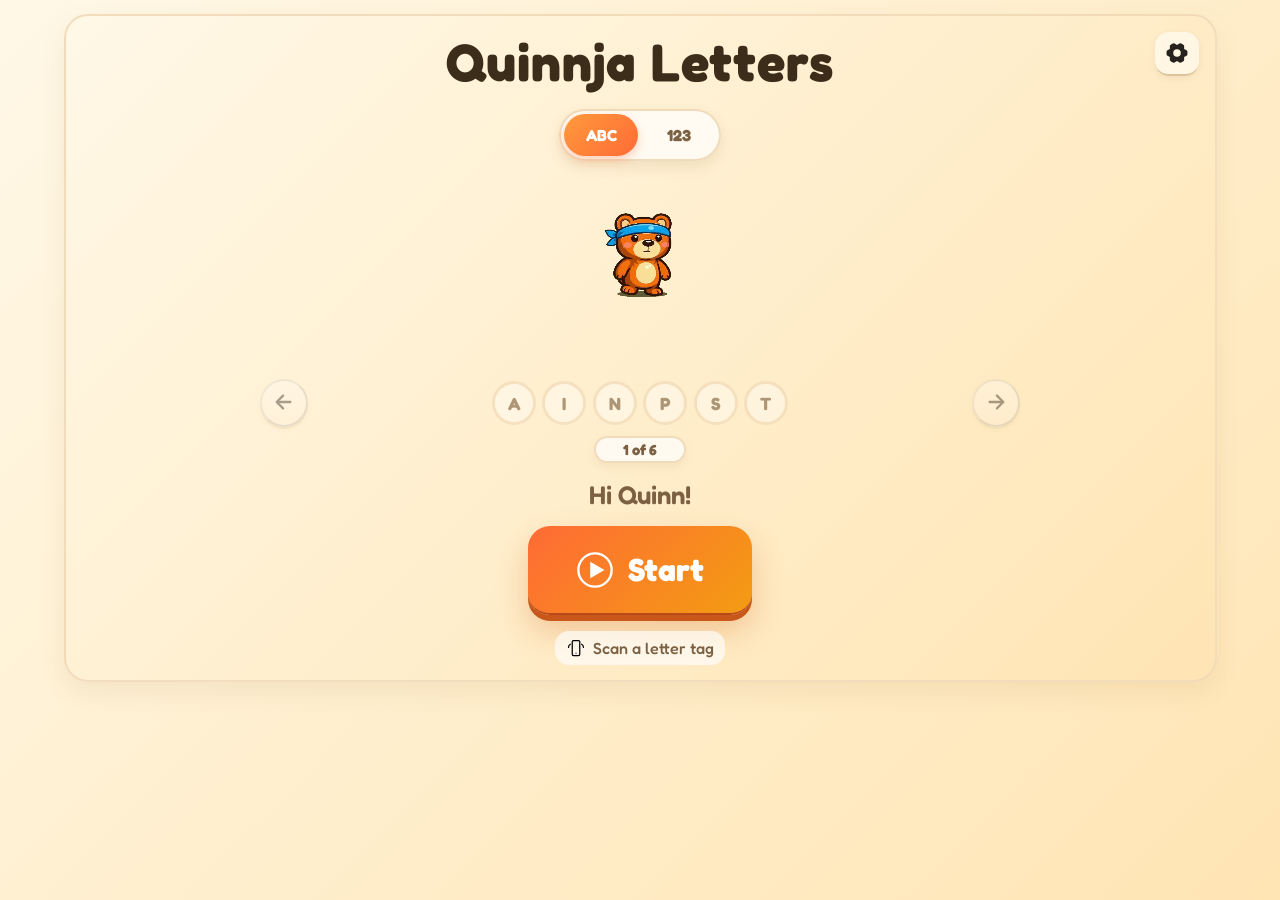
==== commit abec9f11: "Add full alphabet audio assets, expanded letter support, and .gitignore" ====
--- a/index.html
+++ b/index.html
@@ -25,7 +25,7 @@
       </button>
 
       <div class="home-wrap">
-        <h1 class="home-title">Quinnja Letters</h1>
+        <h1 class="home-title" id="home-title">Quinnja Letters</h1>
         <div class="mode-toggle" id="mode-toggle" role="group" aria-label="Learning mode">
           <button type="button" class="mode-toggle-btn mode-toggle-active" id="mode-toggle-letters" aria-pressed="true">ABC</button>
           <button type="button" class="mode-toggle-btn" id="mode-toggle-numbers" aria-pressed="false">123</button>
@@ -56,7 +56,18 @@
 
         <div class="active-letters-row" id="home-active-letters" aria-hidden="true" hidden></div>
 
-        <div class="home-progress-dots" id="home-progress-dots" aria-label="Letter progress"></div>
+        <div class="tracker tracker-home" id="tracker-home" data-tracker-kind="home" aria-label="Letter progress">
+          <button type="button" class="tracker-nav tracker-nav-prev" data-tracker-target="home" data-dir="-1" aria-label="Show earlier letters">
+            <img src="assets/icons/arrow-right.svg" alt="" />
+          </button>
+          <div class="tracker-viewport">
+            <div class="home-progress-dots tracker-strip" id="home-progress-dots" aria-hidden="true"></div>
+          </div>
+          <button type="button" class="tracker-nav tracker-nav-next" data-tracker-target="home" data-dir="1" aria-label="Show more letters">
+            <img src="assets/icons/arrow-right.svg" alt="" />
+          </button>
+          <div class="tracker-count" id="tracker-count-home" aria-live="polite"></div>
+        </div>
 
         <div id="home-greeting" class="home-greeting" hidden></div>
 
@@ -73,7 +84,18 @@
     </section>
 
     <section id="stage-meet" class="stage" aria-label="Meet letter">
-      <div class="session-dots" id="session-dots-meet"></div>
+      <div class="tracker tracker-session" id="tracker-meet" data-tracker-kind="session" aria-label="Session progress">
+        <button type="button" class="tracker-nav tracker-nav-prev" data-tracker-target="session" data-dir="-1" aria-label="Show earlier session letters">
+          <img src="assets/icons/arrow-right.svg" alt="" />
+        </button>
+        <div class="tracker-viewport">
+          <div class="session-dots tracker-strip" id="session-dots-meet" aria-hidden="true"></div>
+        </div>
+        <button type="button" class="tracker-nav tracker-nav-next" data-tracker-target="session" data-dir="1" aria-label="Show more session letters">
+          <img src="assets/icons/arrow-right.svg" alt="" />
+        </button>
+        <div class="tracker-count" id="tracker-count-meet" aria-live="polite"></div>
+      </div>
       <div class="meet-layout">
         <div class="mascot-wrap mascot-presenting" id="meet-mascot-wrap">
           <!-- AI note: meet mascot video swap is intentionally reversible.
@@ -119,7 +141,18 @@
     </section>
 
     <section id="stage-pick" class="stage" aria-label="Pick letter">
-      <div class="session-dots" id="session-dots-pick"></div>
+      <div class="tracker tracker-session" id="tracker-pick" data-tracker-kind="session" aria-label="Session progress">
+        <button type="button" class="tracker-nav tracker-nav-prev" data-tracker-target="session" data-dir="-1" aria-label="Show earlier session letters">
+          <img src="assets/icons/arrow-right.svg" alt="" />
+        </button>
+        <div class="tracker-viewport">
+          <div class="session-dots tracker-strip" id="session-dots-pick" aria-hidden="true"></div>
+        </div>
+        <button type="button" class="tracker-nav tracker-nav-next" data-tracker-target="session" data-dir="1" aria-label="Show more session letters">
+          <img src="assets/icons/arrow-right.svg" alt="" />
+        </button>
+        <div class="tracker-count" id="tracker-count-pick" aria-live="polite"></div>
+      </div>
       <div class="pick-layout">
         <div class="pick-top">
           <div class="pick-target-wrap">
@@ -160,7 +193,18 @@
     </section>
 
     <section id="stage-trace" class="stage" aria-label="Trace letter">
-      <div class="session-dots" id="session-dots-trace"></div>
+      <div class="tracker tracker-session" id="tracker-trace" data-tracker-kind="session" aria-label="Session progress">
+        <button type="button" class="tracker-nav tracker-nav-prev" data-tracker-target="session" data-dir="-1" aria-label="Show earlier session letters">
+          <img src="assets/icons/arrow-right.svg" alt="" />
+        </button>
+        <div class="tracker-viewport">
+          <div class="session-dots tracker-strip" id="session-dots-trace" aria-hidden="true"></div>
+        </div>
+        <button type="button" class="tracker-nav tracker-nav-next" data-tracker-target="session" data-dir="1" aria-label="Show more session letters">
+          <img src="assets/icons/arrow-right.svg" alt="" />
+        </button>
+        <div class="tracker-count" id="tracker-count-trace" aria-live="polite"></div>
+      </div>
       <div class="trace-stage-layout">
         <div class="trace-header">
           <div class="trace-letter" id="trace-letter" aria-live="polite">S</div>
@@ -212,7 +256,18 @@
     </section>
 
     <section id="stage-celebrate" class="stage" aria-label="Celebrate">
-      <div class="session-dots" id="session-dots-celebrate"></div>
+      <div class="tracker tracker-session" id="tracker-celebrate" data-tracker-kind="session" aria-label="Session progress">
+        <button type="button" class="tracker-nav tracker-nav-prev" data-tracker-target="session" data-dir="-1" aria-label="Show earlier session letters">
+          <img src="assets/icons/arrow-right.svg" alt="" />
+        </button>
+        <div class="tracker-viewport">
+          <div class="session-dots tracker-strip" id="session-dots-celebrate" aria-hidden="true"></div>
+        </div>
+        <button type="button" class="tracker-nav tracker-nav-next" data-tracker-target="session" data-dir="1" aria-label="Show more session letters">
+          <img src="assets/icons/arrow-right.svg" alt="" />
+        </button>
+        <div class="tracker-count" id="tracker-count-celebrate" aria-live="polite"></div>
+      </div>
       <div class="celebrate-wrap">
         <div class="confetti-container" id="confetti-container" aria-hidden="true"></div>
         <div class="sparkles" aria-hidden="true">
@@ -332,6 +387,10 @@
 
         <div class="settings-section" id="settings-number-section" hidden>
           <span class="settings-section-title">Active numbers</span>
+          <div id="number-preset-selector" class="letter-preset-selector">
+            <button type="button" class="letter-preset-btn" data-number-preset="1to5">1 – 5</button>
+            <button type="button" class="letter-preset-btn" data-number-preset="0to10">0 – 10</button>
+          </div>
           <div id="settings-number-toggles" class="letter-toggle-grid"></div>
         </div>
 
--- a/styles.css
+++ b/styles.css
@@ -9,7 +9,9 @@
   --accent-2: #f39c12;
   --guide-blue: #1565c0;
   --guide-path: #c8beb0;
-  --dots-clearance: clamp(4.2rem, 7.5vh, 5rem);
+  --dots-clearance: clamp(5.4rem, 10vh, 6.3rem);
+  --tracker-safe-left: clamp(76px, 12vw, 100px);
+  --tracker-safe-right: clamp(10px, 2.5vw, 18px);
 }
 
 * {
@@ -1351,27 +1353,107 @@
   box-shadow: 0 5px 0 #c9571a, 0 8px 22px rgba(255, 107, 53, 0.35);
 }
 
+.tracker {
+  display: grid;
+  grid-template-columns: auto minmax(0, 1fr) auto;
+  grid-template-rows: auto auto;
+  align-items: center;
+  gap: 0.4rem 0.55rem;
+}
+
+.tracker-home {
+  width: min(100%, 760px);
+  margin: 0 auto;
+}
+
+.tracker-session {
+  position: absolute;
+  top: clamp(0.45rem, 1vh, 0.9rem);
+  left: var(--tracker-safe-left);
+  right: var(--tracker-safe-right);
+  z-index: 5;
+}
+
+.tracker-viewport {
+  min-width: 0;
+  overflow: hidden;
+}
+
+.tracker-strip {
+  display: flex;
+  align-items: center;
+  justify-content: center;
+  flex-wrap: nowrap;
+}
+
+.tracker-count {
+  grid-column: 1 / -1;
+  justify-self: center;
+  min-width: 92px;
+  padding: 0.18rem 0.7rem;
+  border-radius: 999px;
+  background: rgba(255, 255, 255, 0.72);
+  border: 2px solid rgba(239, 216, 183, 0.92);
+  color: var(--muted);
+  font-size: 0.92rem;
+  font-weight: 700;
+  line-height: 1.2;
+  text-align: center;
+  box-shadow: 0 4px 10px rgba(129, 95, 46, 0.08);
+}
+
+.tracker-nav {
+  min-width: 48px;
+  min-height: 48px;
+  padding: 0;
+  border-radius: 999px;
+  background: linear-gradient(to bottom, #fffdf8 0%, #fff1de 100%);
+  box-shadow: 0 3px 0 #e0c9a4, 0 6px 12px rgba(129, 95, 46, 0.12);
+  border-bottom-width: 2px;
+}
+
+.tracker-nav img {
+  width: 22px;
+  height: 22px;
+}
+
+.tracker-nav-prev img {
+  transform: rotate(180deg);
+}
+
+.tracker-nav:disabled {
+  opacity: 0.35;
+  cursor: default;
+  box-shadow: 0 2px 0 #e0c9a4, 0 3px 7px rgba(129, 95, 46, 0.08);
+}
+
 .home-progress-dots {
-  display: flex;
   gap: 0.4rem;
-  flex-wrap: wrap;
-  justify-content: center;
-  padding: 0 0.75rem;
-}
-
-.progress-dot {
+  min-height: 52px;
+  padding: 0.1rem 0;
+}
+
+.progress-dot,
+.session-dot {
   width: 44px;
   height: 44px;
+  min-width: 44px;
+  min-height: 44px;
+  flex: 0 0 44px;
   border-radius: 50%;
-  display: grid;
-  place-items: center;
+  display: inline-flex;
+  align-items: center;
+  justify-content: center;
   font-size: 1.1rem;
   font-weight: 700;
   border: 3px solid var(--border);
-  background: rgba(255, 255, 255, 0.45);
+  background: rgba(255, 255, 255, 0.62);
   color: var(--muted);
-  opacity: 0.55;
-  transition: all 0.3s ease;
+  opacity: 0.62;
+  transition: background 0.3s ease, border-color 0.3s ease, opacity 0.3s ease, transform 0.3s ease, color 0.3s ease, box-shadow 0.3s ease;
+  position: relative;
+  overflow: visible;
+  box-sizing: border-box;
 }
 
 .progress-dot-filled {
@@ -1701,15 +1783,24 @@
     padding: 6px;
   }
 
-  /* Scale down session dots on smaller screens */
+  .tracker-nav {
+    min-width: 42px;
+    min-height: 42px;
+  }
+
+  .home-progress-dots,
   .session-dots {
-    gap: 8px;
-  }
-
+    gap: 0.32rem;
+  }
+
+  .progress-dot,
   .session-dot {
-    min-width: 34px;
-    min-height: 34px;
-    padding: 0.2rem 0.35rem;
+    width: 40px;
+    height: 40px;
+    min-width: 40px;
+    min-height: 40px;
+    flex-basis: 40px;
+    font-size: 1rem;
   }
 
   /* Meet: stack mascot above letters on narrow screens */
@@ -1763,23 +1854,28 @@
 }
 
 @media (max-width: 480px) {
-  .session-dots {
-    gap: 4px;
-    left: 50px;
-    right: 12px;
-    flex-wrap: nowrap;
-  }
-
-  .progress-dot {
+  :root {
+    --tracker-safe-left: 50px;
+    --tracker-safe-right: 12px;
+  }
+
+  .tracker {
+    gap: 0.3rem 0.4rem;
+  }
+
+  .tracker-nav {
+    min-width: 38px;
+    min-height: 38px;
+  }
+
+  .progress-dot,
+  .session-dot {
     width: 38px;
     height: 38px;
+    min-width: 38px;
+    min-height: 38px;
+    flex: 0 0 38px;
     font-size: 0.95rem;
-  }
-
-  .session-dot {
-    min-width: 26px;
-    min-height: 26px;
-    padding: 0.12rem 0.2rem;
   }
 
   .session-dot-letter {
@@ -1796,36 +1892,13 @@
 }
 
 .session-dots {
-  display: flex;
-  justify-content: center;
-  flex-wrap: nowrap;
-  gap: clamp(4px, 1.2vw, 10px);
-  padding: 6px 0;
-  position: absolute;
-  top: clamp(0.5rem, 1.2vh, 0.9rem);
-  left: clamp(68px, 10vw, 80px);
-  right: clamp(10px, 2.5vw, 18px);
-  z-index: 5;
-  pointer-events: none;
+  gap: clamp(4px, 1vw, 8px);
+  min-height: 52px;
+  padding: 0.1rem 0;
 }
 
 .session-dot {
-  min-width: 40px;
-  min-height: 40px;
-  padding: 0.28rem 0.55rem;
-  border-radius: 999px;
-  border: 2.5px solid rgba(148, 118, 82, 0.28);
-  background: rgba(255, 255, 255, 0.72);
   color: #8e7c69;
-  display: inline-flex;
-  align-items: center;
-  justify-content: center;
-  flex-shrink: 0;
-  box-sizing: border-box;
-  transition: background 0.3s ease, border-color 0.3s ease, opacity 0.3s ease, transform 0.3s ease, color 0.3s ease;
-  opacity: 0.75;
-  position: relative;
-  overflow: visible;
 }
 
 .session-dot-letter {
@@ -1917,10 +1990,26 @@
   height: auto;
 }
 
+@keyframes dot-pop-in {
+  0% { transform: scale(0.45); opacity: 0; }
+  70% { transform: scale(1.08); opacity: 1; }
+  100% { transform: scale(1); opacity: 1; }
+}
+
 .dot-pattern-dot {
   fill: rgba(60, 44, 26, 0.28);
   stroke: rgba(60, 44, 26, 0.38);
   stroke-width: 1;
+  transform-box: fill-box;
+  transform-origin: center;
+  animation: dot-pop-in 0.6s cubic-bezier(0.2, 0.8, 0.2, 1) both;
+}
+
+.dot-pattern-zero-frame {
+  fill: none;
+  stroke: rgba(60, 44, 26, 0.22);
+  stroke-width: 2;
+  stroke-dasharray: 6 4;
 }
 
 .meet-quantity-dots {
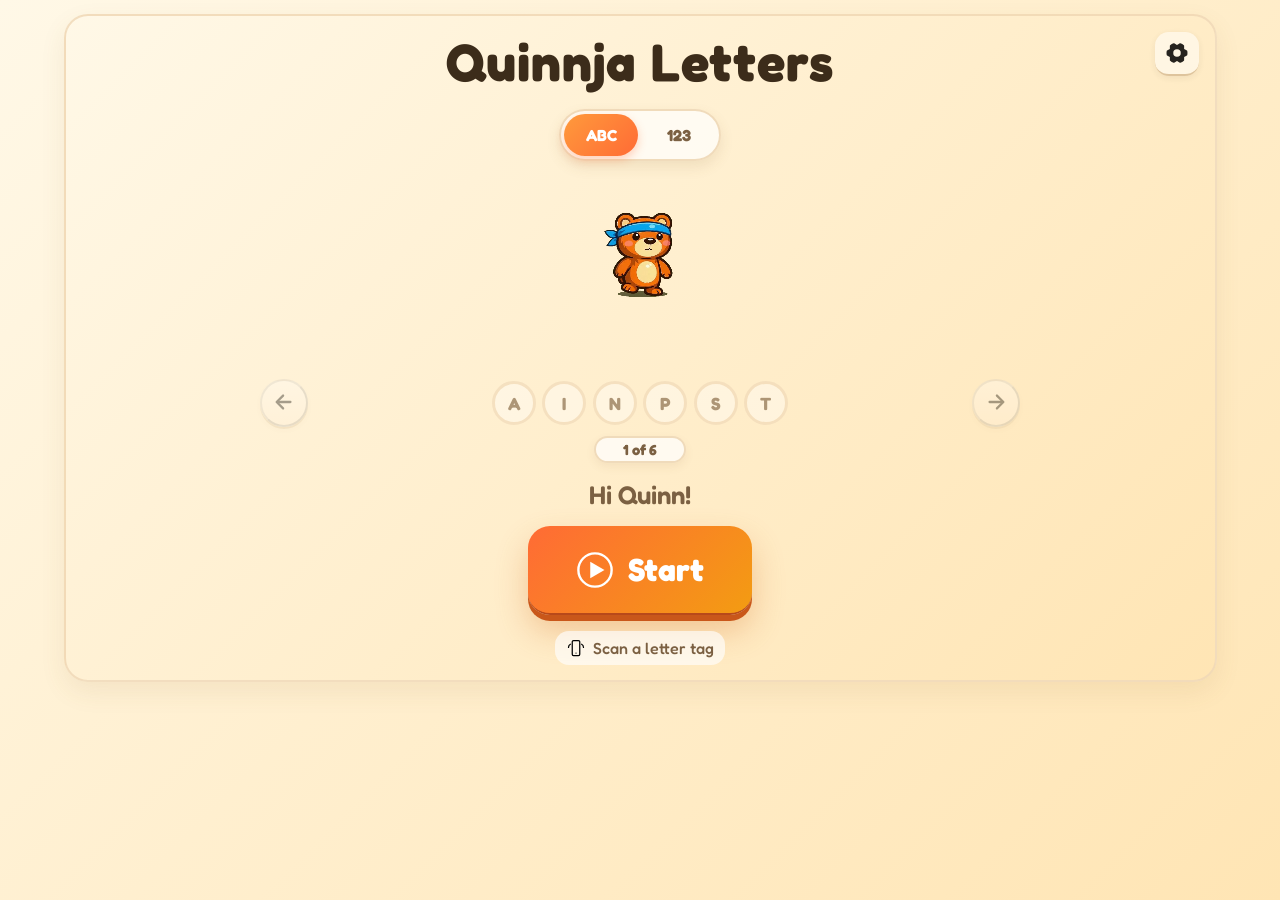
==== commit 016a7bf7: "Add fixed letter order (SATPIN/alphabetical) with adaptive toggle setting" ====
--- a/index.html
+++ b/index.html
@@ -469,6 +469,10 @@
               <span>NFC mode</span>
               <span class="toggle-switch"><input id="setting-nfc-mode" type="checkbox" /><span class="toggle-track"></span></span>
             </label>
+            <label class="toggle-row">
+              <span>Adaptive letter order</span>
+              <span class="toggle-switch"><input id="setting-adaptive-order" type="checkbox" /><span class="toggle-track"></span></span>
+            </label>
           </div>
         </details>
 
